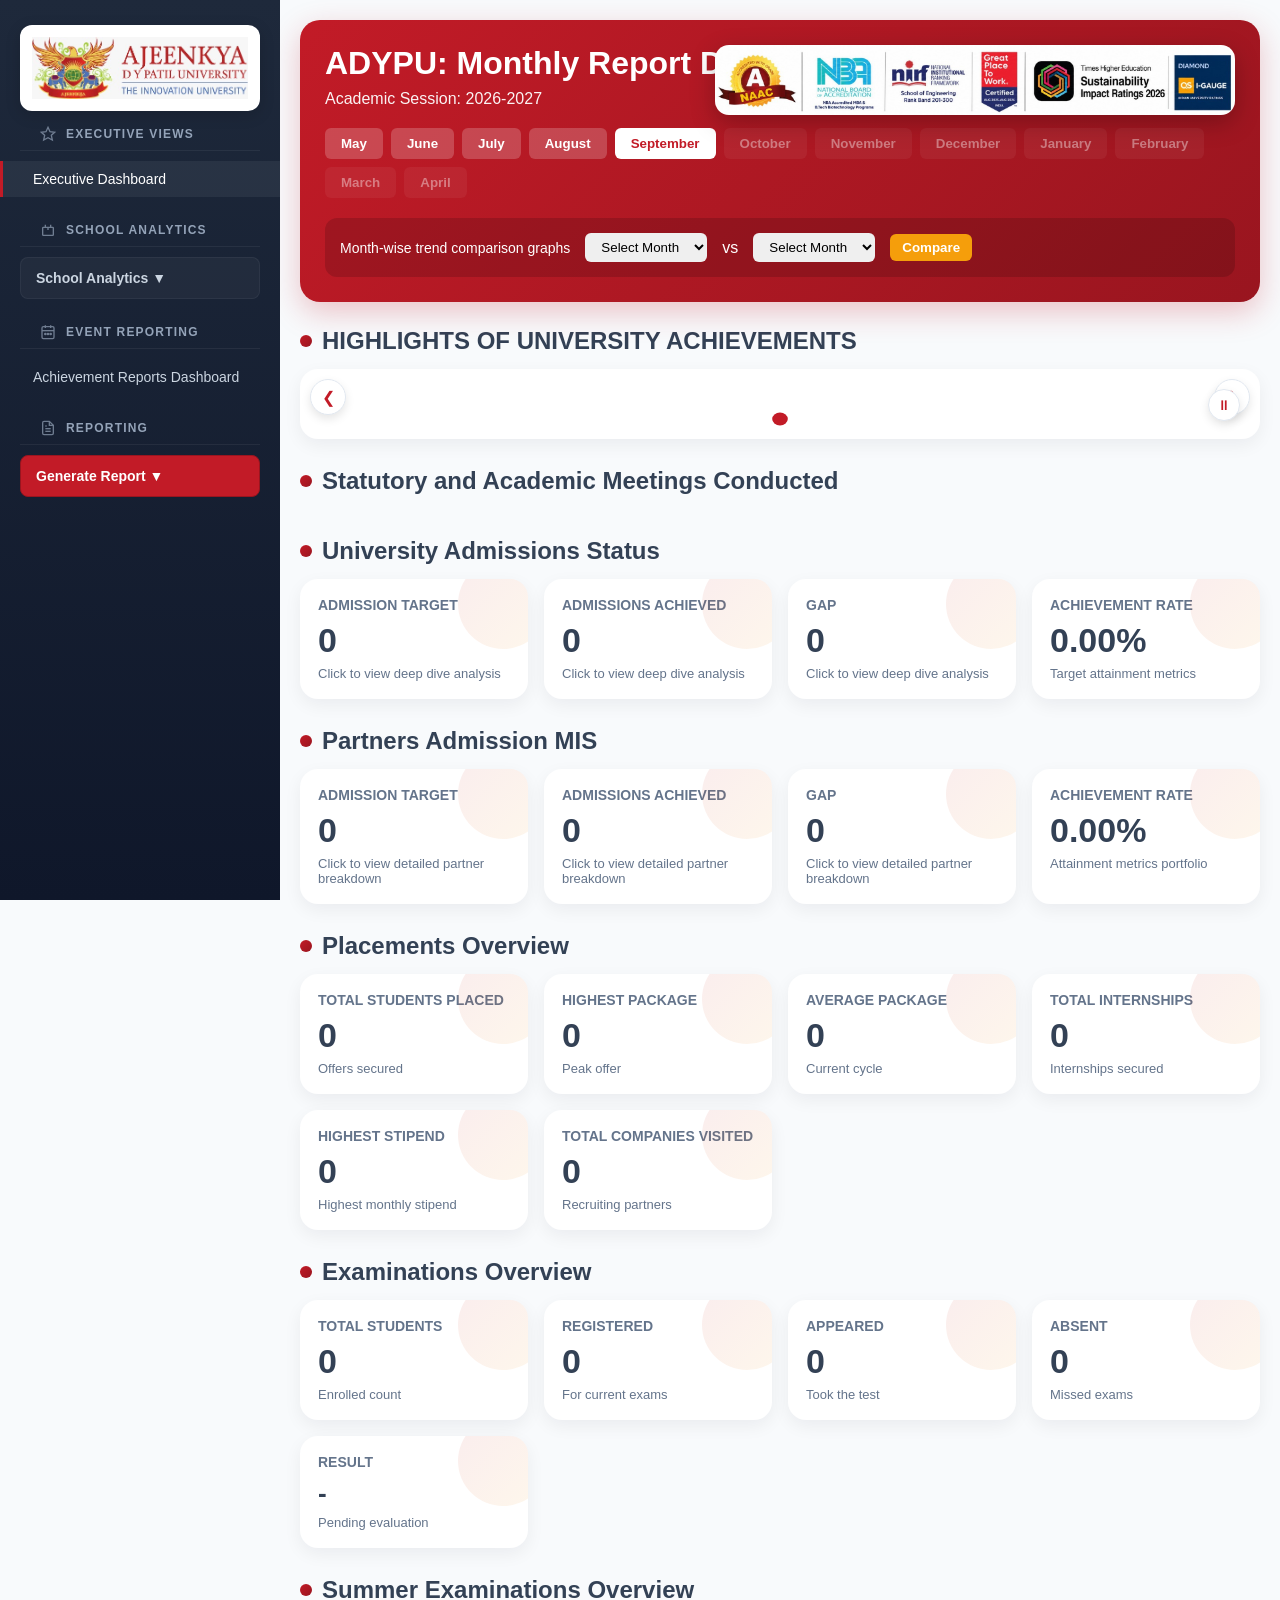
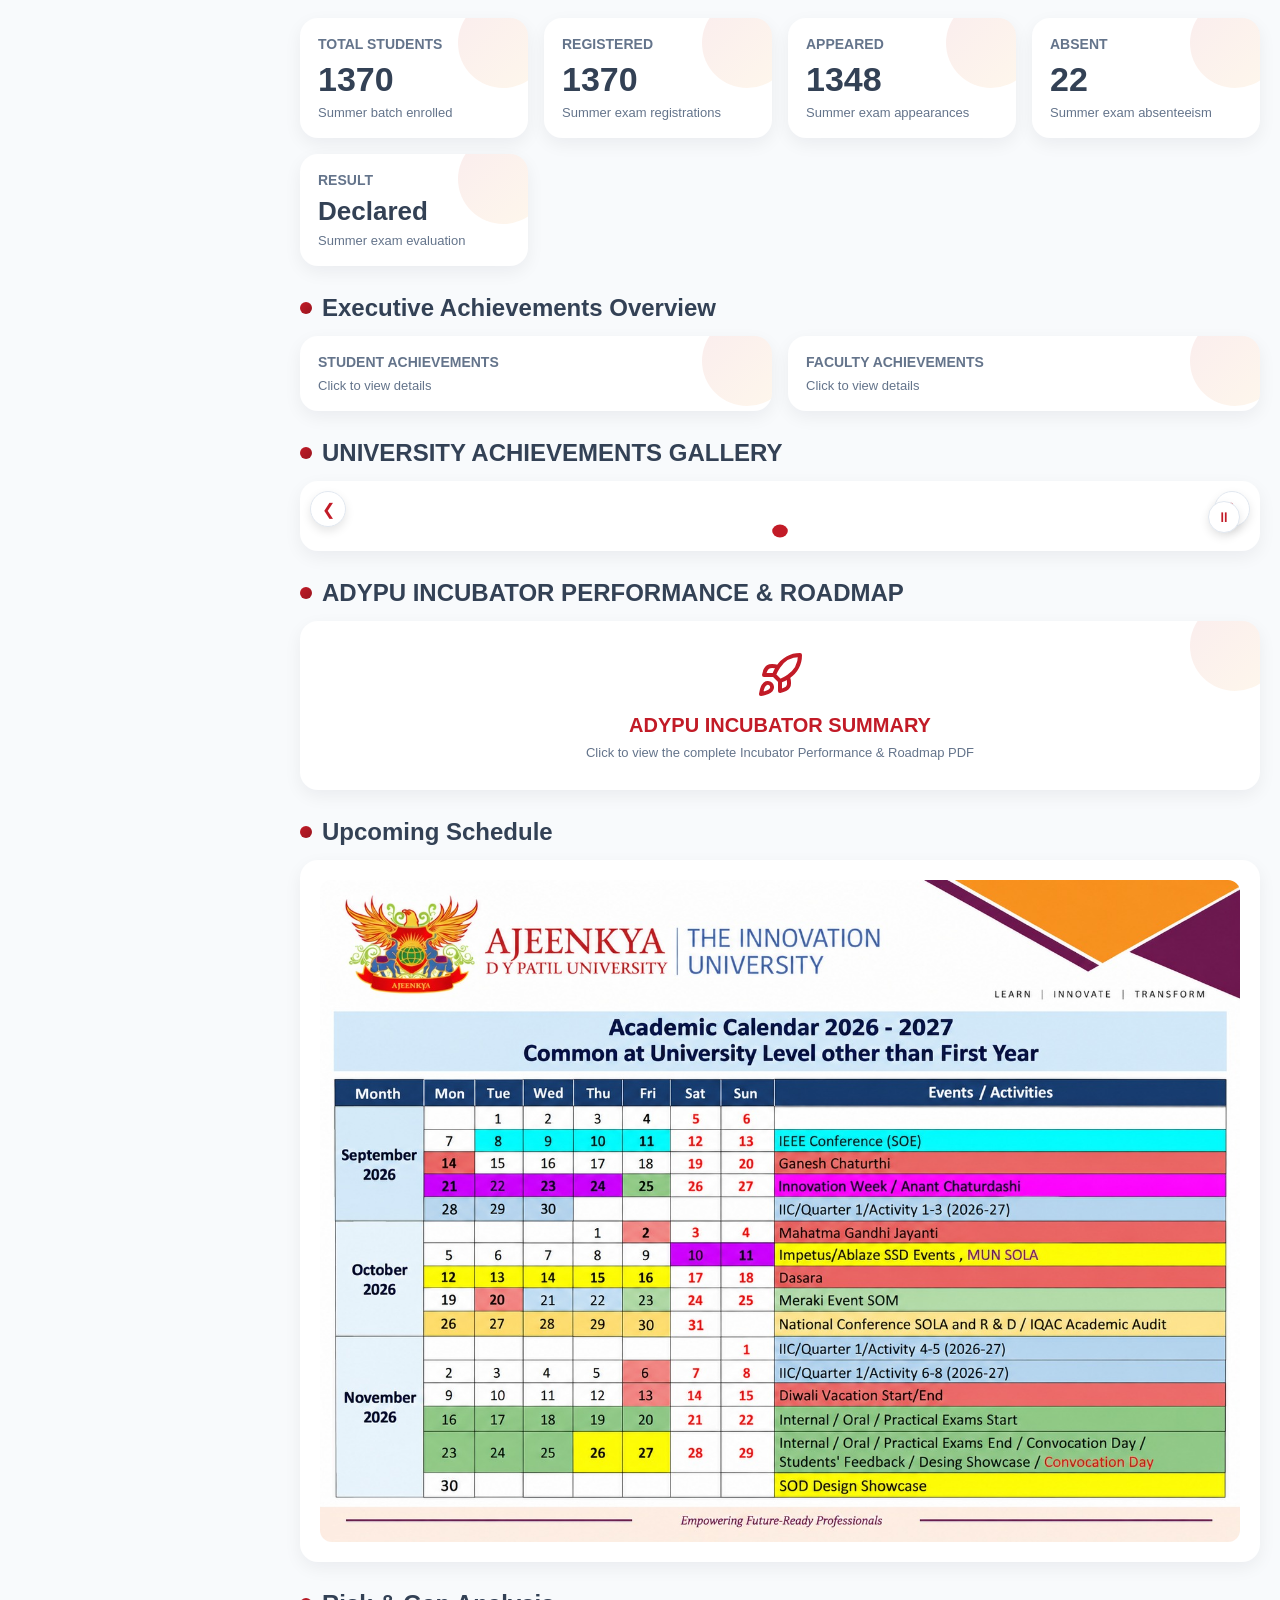
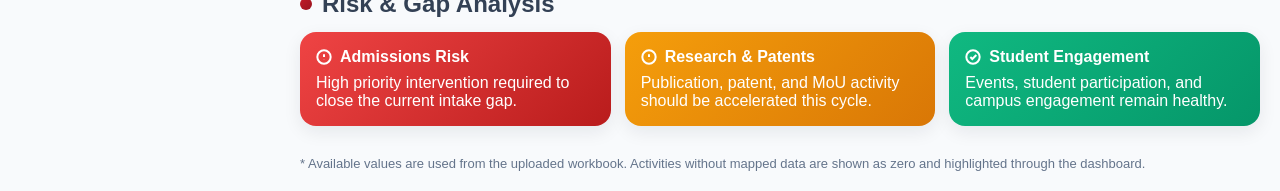
==== index.html @ a2499f6b "Add September data and month tab September's workbook did not extend the Admission MIS sheet past Au" ====
<!DOCTYPE html>
<html>
<head>
<meta charset="utf-8">
<title>ADYPU Monthly Report Dashboard</title>
<meta name="viewport" content="width=device-width, initial-scale=1, maximum-scale=1">
<script src="https://cdnjs.cloudflare.com/ajax/libs/xlsx/0.18.5/xlsx.full.min.js"></script>
<script src="https://cdn.jsdelivr.net/npm/chart.js"></script>
<script src="https://cdn.jsdelivr.net/npm/chartjs-plugin-datalabels@2"></script>
<link rel="stylesheet" href="css/dashboard.css">
</head>
<body>

<div class="sidebar-overlay" onclick="toggleSidebar()"></div>

<div class="mobile-header">
  <button class="hamburger-btn" onclick="toggleSidebar()">☰</button>
  <div class="mobile-logo">ADYPU Dashboard</div>
</div>

<div class="sidebar">
  <button class="sidebar-close-btn" onclick="toggleSidebar()">✕</button>
  <div class="logo-container">
    <div class="logo-box">
        <img src="assets/images/logo.png" alt="ADYPU Logo" onerror="this.src='https://adypu.edu.in/wp-content/uploads/2024/02/adypu-logo.webp';">
    </div>
  </div>
  
  <div class="sidebar-group">
    <div class="sidebar-heading">
      <svg width="16" height="16" viewBox="0 0 24 24" fill="none" stroke="currentColor" stroke-width="2"><path d="M12 2L15 8.5L22 9.5L17 14L18.5 21L12 17.5L5.5 21L7 14L2 9.5L9 8.5L12 2z"/></svg>
      EXECUTIVE VIEWS
    </div>
    <a onclick="switchView('home-view')" class="nav-link active" id="nav-home">Executive Dashboard</a>
  </div>
  
  <div class="sidebar-group">
    <div class="sidebar-heading">
      <svg width="16" height="16" viewBox="0 0 24 24" fill="none" stroke="currentColor" stroke-width="2"><rect x="4" y="8" width="16" height="12" rx="1"/><path d="M8 4v4M16 4v4M12 8v4"/></svg>
      SCHOOL ANALYTICS
    </div>
    <div class="sidebar-report-dropdown">
      <button class="sidebar-report-btn">School Analytics ▼</button>
      <div class="sidebar-dropdown-content">
        <a onclick="switchView('eng')" class="nav-link" id="nav-eng">School of Engineering</a>
        <a onclick="switchView('mgmt')" class="nav-link" id="nav-mgmt">School of Management</a>
        <a onclick="switchView('law')" class="nav-link" id="nav-law">School of Law</a>
        <a onclick="switchView('design')" class="nav-link" id="nav-design">School of Design</a>
        <a onclick="switchView('science')" class="nav-link" id="nav-science">School of Science</a>
        <a onclick="switchView('arch')" class="nav-link" id="nav-arch">School of Architecture</a>
        <a onclick="switchView('hosp')" class="nav-link" id="nav-hosp">School of Hospitality</a>
        <a onclick="switchView('lib')" class="nav-link" id="nav-lib">School of Liberal Arts</a>
        <a onclick="switchView('film')" class="nav-link" id="nav-film">School of Film & Media</a>
      </div>
    </div>
  </div>

  <div class="sidebar-group">
    <div class="sidebar-heading">
      <svg width="16" height="16" viewBox="0 0 24 24" fill="none" stroke="currentColor" stroke-width="2"><rect x="3" y="4" width="18" height="18" rx="2"/><line x1="8" y1="2" x2="8" y2="6"/><line x1="16" y1="2" x2="16" y2="6"/><path d="M3 10h18"/><circle cx="12" cy="15" r="1"/><circle cx="16" cy="15" r="1"/><circle cx="8" cy="15" r="1"/></svg>
      EVENT REPORTING
    </div>
    <a onclick="switchView('event-reports-view')" class="nav-link" id="nav-event-reports-view">Achievement Reports Dashboard</a>
  </div>

  <div class="sidebar-group">
    <div class="sidebar-heading">
      <svg width="16" height="16" viewBox="0 0 24 24" fill="none" stroke="currentColor" stroke-width="2"><path d="M14 2H6a2 2 0 0 0-2 2v16a2 2 0 0 0 2 2h12a2 2 0 0 0 2-2V8z"/><polyline points="14 2 14 8 20 8"/><line x1="16" y1="13" x2="8" y2="13"/><line x1="16" y1="17" x2="8" y2="17"/><polyline points="10 9 9 9 8 9"/></svg>
      REPORTING
    </div>
    <div class="sidebar-report-dropdown">
      <button class="sidebar-report-btn primary-btn">Generate Report ▼</button>
      <div class="sidebar-dropdown-content">
        <a onclick="generatePDFReport('main')">Generate Main PDF Report</a>
        <a onclick="generateExcelReport()">Generate Excel Report</a>
        <a onclick="generatePDFReport('schoolwise')">Generate School Wise Report</a>
        <a onclick="generatePDFReport('complete')">Generate Complete Univ. Report</a>
      </div>
    </div>
  </div>
</div>

<div class="main" id="report-content">

  <div id="home-view" class="tab-content">
      <!-- Print-only letterhead; hidden on screen, see @media print in css/dashboard.css -->
      <div class="print-letterhead">
        <img src="assets/images/logo.png" alt="Ajeenkya D Y Patil University" onerror="this.style.display='none';">
        <div class="print-meta" id="print-meta"></div>
      </div>

      <div class="dashboard-header">
        <div class="header-top">
          <div>
            <h1>ADYPU: Monthly Report Dashboard</h1>
            <p>Academic Session: 2026-2027</p>
          </div>
        </div>

        <div class="month-tabs">
          <button class="month-tab" data-month="May" onclick="switchMonth('May')">May</button>
          <button class="month-tab" data-month="June" onclick="switchMonth('June')">June</button>
          <button class="month-tab" data-month="July" onclick="switchMonth('July')">July</button>
          <button class="month-tab" data-month="August" onclick="switchMonth('August')">August</button>
          <button class="month-tab active" data-month="September" onclick="switchMonth('September')">September</button>
          <button class="month-tab disabled" data-month="October">October</button>
          <button class="month-tab disabled" data-month="November">November</button>
          <button class="month-tab disabled" data-month="December">December</button>
          <button class="month-tab disabled" data-month="January">January</button>
          <button class="month-tab disabled" data-month="February">February</button>
          <button class="month-tab disabled" data-month="March">March</button>
          <button class="month-tab disabled" data-month="April">April</button>
        </div>

        <div class="trend-comparison">
          <h3>Month-wise trend comparison graphs</h3>
          <select id="compareMonth1">
            <option value="">Select Month</option>
            <option value="May">May</option>
            <option value="June">June</option>
            <option value="July">July</option>
            <option value="August">August</option>
            <option value="September">September</option>
          </select> vs
          <select id="compareMonth2">
            <option value="">Select Month</option>
            <option value="May">May</option>
            <option value="June">June</option>
            <option value="July">July</option>
            <option value="August">August</option>
            <option value="September">September</option>
          </select>
          <button onclick="compareMonths()">Compare</button>
        </div>

        <div class="header-banner-float">
          <img src="assets/images/dashboard_banner.jpeg" alt="ADYPU Dashboard Banner">
        </div>
      </div>

      <!-- TOP GALLERY SECTION -->
      <div class="section" style="margin-top: 0;">
        <div class="section-title"><span class="dot"></span><h2>HIGHLIGHTS OF UNIVERSITY ACHIEVEMENTS</h2></div>
        
        <div class="carousel-wrapper" id="carouselWrapper2">
          <div class="carousel-viewport">
            <!-- Slides are rendered per month by renderTopGallery() in js/dashboard.js -->
            <div class="carousel-track" id="carouselTrack2"></div>
          </div>

          <button class="carousel-btn prev" onclick="moveSlide2(-1)">&#10094;</button>
          <button class="carousel-btn next" onclick="moveSlide2(1)">&#10095;</button>
          <button class="carousel-btn play-pause" id="playPauseBtn2" onclick="togglePlayPause2()">⏸</button>
          
          <div class="carousel-dots" id="carouselDots2"></div>
        </div>
      </div>
      <!-- END TOP GALLERY SECTION -->

      <!-- Monthly Activities - cards rendered per month by renderMonthlyActivity(); hidden for months without any -->
      <div class="section" id="activities-section" style="display: none;">
        <div class="section-title"><span class="dot"></span><h2>Monthly Activities</h2></div>
        <div class="meetings-grid"></div>
      </div>
      <!-- END Monthly Activities Section -->

      <!-- Statutory and Academic Meetings Conducted - cards rendered per month by renderMeetings() -->
      <div class="section">
        <div class="section-title"><span class="dot"></span><h2>Statutory and Academic Meetings Conducted</h2></div>
        <div class="meetings-grid" id="meetings-grid"></div>
      </div>
      <!-- END Statutory and Academic Meetings Section -->

      <div class="section">
        <div class="section-title"><span class="dot"></span><h2>University Admissions Status</h2></div>
        <div class="kpis">
          <div class="kpi clickable" onclick="openCombinedModal('target', 'Admissions')">
            <h3>Admission Target</h3>
            <div class="value" id="global-target">0</div>
            <div class="sub">Click to view deep dive analysis</div>
          </div>
          <div class="kpi clickable" onclick="openCombinedModal('achieved', 'Admissions')">
            <h3>Admissions Achieved</h3>
            <div class="value" id="global-achieved">0</div>
            <div class="sub">Click to view deep dive analysis</div>
          </div>
          <div class="kpi clickable" onclick="openCombinedModal('gap', 'Admissions')">
            <h3>Gap</h3>
            <div class="value" id="global-gap">0</div>
            <div class="sub">Click to view deep dive analysis</div>
          </div>
          <div class="kpi">
            <h3>Achievement Rate</h3>
            <div class="value" id="global-perf">0.00%</div>
            <div class="sub">Target attainment metrics</div>
          </div>
        </div>
      </div>

      <div class="section">
        <div class="section-title"><span class="dot"></span><h2>Partners Admission MIS</h2></div>
        <div class="kpis">
          <div class="kpi clickable" onclick="openCombinedModal('target', 'Partners Admission MIS')">
            <h3>Admission Target</h3>
            <div class="value" id="partners-target">0</div>
            <div class="sub">Click to view detailed partner breakdown</div>
          </div>
          <div class="kpi clickable" onclick="openCombinedModal('achieved', 'Partners Admission MIS')">
            <h3>Admissions Achieved</h3>
            <div class="value" id="partners-achieved">0</div>
            <div class="sub">Click to view detailed partner breakdown</div>
          </div>
          <div class="kpi clickable" onclick="openCombinedModal('gap', 'Partners Admission MIS')">
            <h3>Gap</h3>
            <div class="value" id="partners-gap">0</div>
            <div class="sub">Click to view detailed partner breakdown</div>
          </div>
          <div class="kpi">
            <h3>Achievement Rate</h3>
            <div class="value" id="partners-perf">0.00%</div>
            <div class="sub">Attainment metrics portfolio</div>
          </div>
        </div>
      </div>

      <div class="section">
        <div class="section-title"><span class="dot"></span><h2>Placements Overview</h2></div>
        <div class="kpis">
          <div class="kpi">
            <h3>Total Students Placed</h3>
            <div class="value" id="main-place-placed">0</div>
            <div class="sub">Offers secured</div>
          </div>
          <div class="kpi">
            <h3>Highest Package</h3>
            <div class="value" id="main-place-high">0</div>
            <div class="sub">Peak offer</div>
          </div>
          <div class="kpi">
            <h3>Average Package</h3>
            <div class="value" id="main-place-avg">0</div>
            <div class="sub">Current cycle</div>
          </div>
          <div class="kpi">
            <h3>Total Internships</h3>
            <div class="value" id="main-place-internships">0</div>
            <div class="sub">Internships secured</div>
          </div>
          <div class="kpi">
            <h3>Highest Stipend</h3>
            <div class="value" id="main-place-intern">0</div>
            <div class="sub">Highest monthly stipend</div>
          </div>
          <div class="kpi">
            <h3>Total Companies Visited</h3>
            <div class="value" id="main-place-comp">0</div>
            <div class="sub">Recruiting partners</div>
          </div>
        </div>
      </div>

      <div class="section">
        <div class="section-title"><span class="dot"></span><h2>Examinations Overview</h2></div>
        <div class="kpis">
          <div class="kpi">
            <h3>Total Students</h3>
            <div class="value" id="main-exam-total">0</div>
            <div class="sub">Enrolled count</div>
          </div>
          <div class="kpi">
            <h3>Registered</h3>
            <div class="value" id="main-exam-reg">0</div>
            <div class="sub">For current exams</div>
          </div>
          <div class="kpi">
            <h3>Appeared</h3>
            <div class="value" id="main-exam-app">0</div>
            <div class="sub">Took the test</div>
          </div>
          <div class="kpi">
            <h3>Absent</h3>
            <div class="value" id="main-exam-abs">0</div>
            <div class="sub">Missed exams</div>
          </div>
          <div class="kpi">
            <h3>Result</h3>
            <div class="value value-word" id="main-exam-prog">-</div>
            <div class="sub">Pending evaluation</div>
          </div>
        </div>
      </div>

      <!-- Summer Examinations Overview Section -->
      <div class="section">
        <div class="section-title"><span class="dot"></span><h2>Summer Examinations Overview</h2></div>
        <div class="kpis">
          <div class="kpi">
            <h3>Total Students</h3>
            <div class="value" id="summer-exam-total">1370</div>
            <div class="sub">Summer batch enrolled</div>
          </div>
          <div class="kpi">
            <h3>Registered</h3>
            <div class="value" id="summer-exam-reg">1370</div>
            <div class="sub">Summer exam registrations</div>
          </div>
          <div class="kpi">
            <h3>Appeared</h3>
            <div class="value" id="summer-exam-app">1348</div>
            <div class="sub">Summer exam appearances</div>
          </div>
          <div class="kpi">
            <h3>Absent</h3>
            <div class="value" id="summer-exam-abs">22</div>
            <div class="sub">Summer exam absenteeism</div>
          </div>
          <div class="kpi">
            <h3>Result</h3>
            <div class="value value-word" id="summer-exam-prog">Declared</div>
            <div class="sub">Summer exam evaluation</div>
          </div>
        </div>
      </div>

      <div class="section">
        <div class="section-title"><span class="dot"></span><h2>Executive Achievements Overview</h2></div>
        <div class="kpis">
          <div class="kpi clickable" onclick="openAchievementCard('Student Achievement', 'Student Achievements')">
            <h3>Student Achievements</h3>
            <div class="sub">Click to view details</div>
          </div>
          <div class="kpi clickable" onclick="openAchievementCard('Faculty Achievement', 'Faculty Achievements')">
            <h3>Faculty Achievements</h3>
            <div class="sub">Click to view details</div>
          </div>
        </div>
      </div>

      <div class="section">
        <div class="section-title"><span class="dot"></span><h2>UNIVERSITY ACHIEVEMENTS GALLERY</h2></div>
        
        <div class="carousel-wrapper" id="carouselWrapper">
          <div class="carousel-viewport">
            <!-- Slides are rendered per month by renderBottomGallery() in js/dashboard.js -->
            <div class="carousel-track" id="carouselTrack"></div>
          </div>
          
          <button class="carousel-btn prev" onclick="moveSlide(-1)">&#10094;</button>
          <button class="carousel-btn next" onclick="moveSlide(1)">&#10095;</button>
          <button class="carousel-btn play-pause" id="playPauseBtn" onclick="togglePlayPause()">⏸</button>
          
          <div class="carousel-dots" id="carouselDots"></div>
        </div>
      </div>

      <div class="section">
        <div class="section-title"><span class="dot"></span><h2>ADYPU INCUBATOR PERFORMANCE & ROADMAP</h2></div>
        <div class="kpis">
          <div class="kpi clickable" style="text-align: center; padding: 30px 20px;" onclick="openIncubatorCard()">
            <div style="margin-bottom: 15px; color: var(--primary); display: flex; justify-content: center;">
              <svg width="48" height="48" viewBox="0 0 24 24" fill="none" stroke="currentColor" stroke-width="2" stroke-linecap="round" stroke-linejoin="round">
                <path d="M4.5 16.5c-1.5 1.26-2 5-2 5s3.74-.5 5-2c.71-.84.7-2.13-.09-2.91a2.18 2.18 0 0 0-2.91-.09z"></path>
                <path d="m12 15-3-3a22 22 0 0 1 2-3.95A12.88 12.88 0 0 1 22 2c0 2.72-.78 7.5-6 11a22.35 22.35 0 0 1-4 2z"></path>
                <path d="M9 12H4s.55-3.03 2-4c1.62-1.08 5 0 5 0"></path>
                <path d="M12 15v5s3.03-.55 4-2c1.08-1.62 0-5 0-5"></path>
              </svg>
            </div>
            <h3 style="font-size: 20px; color: var(--primary);">ADYPU INCUBATOR SUMMARY</h3>
            <div class="sub">Click to view the complete Incubator Performance & Roadmap PDF</div>
          </div>
        </div>
      </div>

      <!-- Upcoming Schedule - NO -->
      <div class="section">
        <div class="section-title"><span class="dot"></span><h2>Upcoming Schedule</h2></div>
        <div class="upcoming-wrapper">
          <img src="assets/images/upcoming-schedule-aug-2026.jpeg" alt="Upcoming Schedule" onerror="this.style.display='none'; this.nextElementSibling.style.display='block';">
          <div style="display: none; text-align: center; padding: 40px 20px; color: #94a3b8;">
            <p>Upcoming schedule image not available. Please upload "assets/images/upcoming-schedule-aug-2026.jpeg".</p>
          </div>
        </div>
      </div>
      <!-- END Upcoming Schedule Section -->

      <div class="section">
        <div class="section-title"><span class="dot"></span><h2>Risk &amp; Gap Analysis</h2></div>
        <div class="risk-grid">
          <div class="risk red">
            <h4 style="display:flex; align-items:center; gap:8px;">
              <svg width="16" height="16" viewBox="0 0 24 24" fill="none" stroke="currentColor" stroke-width="3"><circle cx="12" cy="12" r="10"/><line x1="12" y1="8" x2="12" y2="12"/><circle cx="12" cy="16" r="0.5" fill="currentColor" stroke="none"/></svg>
              Admissions Risk
            </h4>
            <div>High priority intervention required to close the current intake gap.</div>
          </div>
          <div class="risk amber">
            <h4 style="display:flex; align-items:center; gap:8px;">
              <svg width="16" height="16" viewBox="0 0 24 24" fill="none" stroke="currentColor" stroke-width="3"><circle cx="12" cy="12" r="10"/><line x1="12" y1="8" x2="12" y2="12"/><circle cx="12" cy="16" r="0.5" fill="currentColor" stroke="none"/></svg>
              Research &amp; Patents
            </h4>
            <div>Publication, patent, and MoU activity should be accelerated this cycle.</div>
          </div>
          <div class="risk green">
            <h4 style="display:flex; align-items:center; gap:8px;">
              <svg width="16" height="16" viewBox="0 0 24 24" fill="none" stroke="currentColor" stroke-width="3"><circle cx="12" cy="12" r="10"/><path d="M8 12l3 3 6-6"/></svg>
              Student Engagement
            </h4>
            <div>Events, student participation, and campus engagement remain healthy.</div>
          </div>
        </div>
      </div>

      <!-- Print-only appendix; filled from live data by buildPrintAppendix() in js/reports.js -->
      <div class="print-appendix" id="print-appendix"></div>
  </div>

  <div id="event-reports-view" class="tab-content" style="display: none;">
    <div class="dashboard-header">
      <div class="header-top">
        <div>
          <h1>Achievement Reports Dashboard</h1>
          <p>View comprehensive Google Document reports for University, Faculty, and Student achievements</p>
        </div>
      </div>
    </div>
    
    <div class="section">
      <div class="kpis" style="grid-template-columns: repeat(auto-fit, minmax(250px, 1fr));">
        
        <div class="kpi clickable" style="text-align: center; padding: 40px 20px;" onclick="openDocModal('University Achievements', 'https://docs.google.com/document/d/1E6YhVpdqI3U_TXVbWosGt9ngLqdvIdWSlb0nSS8qqmY/preview')">
          <div style="margin-bottom: 15px; color: var(--primary); display: flex; justify-content: center;">
            <svg width="48" height="48" viewBox="0 0 24 24" fill="none" stroke="currentColor" stroke-width="2"><path d="M4 21h16"/><path d="M4 21V9l8-5 8 5v12"/><path d="M12 16v4"/></svg>
          </div>
          <h3 style="font-size: 20px; color: var(--primary);">University Achievements</h3>
          <div class="sub">Click to open full document view</div>
        </div>
        
        <div class="kpi clickable" style="text-align: center; padding: 40px 20px;" onclick="openDocModal('Faculty Achievements', 'https://docs.google.com/document/d/1yqWfxS9g9lPOVfqiSPbrVDRX4ecn0DvQn7RcYOULhVA/preview')">
          <div style="margin-bottom: 15px; color: var(--primary); display: flex; justify-content: center;">
            <svg width="48" height="48" viewBox="0 0 24 24" fill="none" stroke="currentColor" stroke-width="2"><circle cx="12" cy="8" r="4"/><path d="M5 20v-2a7 7 0 0 1 14 0v2"/></svg>
          </div>
          <h3 style="font-size: 20px; color: var(--primary);">Faculty Achievements</h3>
          <div class="sub">Click to open full document view</div>
        </div>
        
        <div class="kpi clickable" style="text-align: center; padding: 40px 20px;" onclick="openDocModal('Student Awards', 'https://docs.google.com/document/d/1cDNB7z59nIUxCq1IsbhJEBv_6SClfwRMz05ZWKDmaA4/preview')">
          <div style="margin-bottom: 15px; color: var(--primary); display: flex; justify-content: center;">
            <svg width="48" height="48" viewBox="0 0 24 24" fill="none" stroke="currentColor" stroke-width="2"><path d="M12 2v4M4.93 4.93l2.83 2.83M2 12h4M4.93 19.07l2.83-2.83M12 22v-4M19.07 19.07l-2.83-2.83M22 12h-4M19.07 4.93l-2.83 2.83"/><circle cx="12" cy="12" r="4"/></svg>
          </div>
          <h3 style="font-size: 20px; color: var(--primary);">Student Awards</h3>
          <div class="sub">Click to open full document view</div>
        </div>

        <div class="kpi clickable" style="text-align: center; padding: 40px 20px;" onclick="openDocModal('Monthly Highlights', 'https://docs.google.com/document/d/1-wVDe2bv5ZndwJuU3_M87LaVDpSxAIFJ/preview')">
          <div style="margin-bottom: 15px; color: var(--primary); display: flex; justify-content: center;">
            <svg width="48" height="48" viewBox="0 0 24 24" fill="none" stroke="currentColor" stroke-width="2"><rect x="3" y="4" width="18" height="18" rx="2" ry="2"></rect><line x1="16" y1="2" x2="16" y2="6"></line><line x1="8" y1="2" x2="8" y2="6"></line><line x1="3" y1="10" x2="21" y2="10"></line></svg>
          </div>
          <h3 style="font-size: 20px; color: var(--primary);">Monthly Highlights</h3>
          <div class="sub">Click to open full document view</div>
        </div>

      </div>
    </div>
  </div>

  <!-- School views are injected here by js/schools.js -->
  <div id="school-views"></div>

  <div class="footer-note">
    * Available values are used from the uploaded workbook. Activities without mapped data are shown as zero and highlighted through the dashboard.
  </div>
</div>

<div id="combinedModal" class="modal">
  <div class="modal-content">
    <span class="close-btn" onclick="closeCombinedModal()">&times;</span>
    <h2 id="modalTitle" class="modal-title">Analytics Workspace</h2>
    
    <div class="modal-tabs" id="modalTabContainer">
      <button class="modal-tab-btn active" id="btn-tab-chart" onclick="switchModalTab('chart')">Pie Chart Analysis</button>
      <button class="modal-tab-btn" id="btn-tab-detail" onclick="switchModalTab('detail')">Detailed Data Breakdown</button>
    </div>

    <div id="modal-content-chart" class="modal-body-content active">
      <div class="chart-container"><canvas id="pieChartCanvas"></canvas></div>
    </div>

    <div id="modal-content-detail" class="modal-body-content">
      <div class="table-wrapper" id="modalTableWrapper"></div>
      <div id="modalGalleryWrapper" style="display:none;">
        <h3 style="margin-top:0; color:#334155;">Achievement Gallery</h3>
        <div class="gallery-grid" id="galleryContainer"></div>
      </div>
    </div>
  </div>
</div>

<div id="docModal" class="modal">
  <div class="modal-content" style="max-width: 1100px; height: 85vh; display: flex; flex-direction: column; padding: 25px;">
    <span class="close-btn" onclick="closeDocModal()">&times;</span>
    <h2 id="docModalTitle" class="modal-title" style="margin-bottom: 15px; text-align: left;">Document View</h2>
    
    <div style="display: flex; justify-content: flex-start; align-items: center; gap: 15px; margin-bottom: 20px;">
      <a id="docModalLink" href="#" target="_blank" style="background: var(--primary); color: #fff; padding: 10px 20px; border-radius: 8px; text-decoration: none; font-weight: bold; font-size: 14px; transition: 0.2s; box-shadow: 0 4px 6px rgba(194, 27, 39, 0.2);">
        Open in New Tab ↗
      </a>
    </div>
    
    <div style="flex: 1; border: 1px solid #e2e8f0; border-radius: 12px; background: #f8fafc; overflow: hidden; position: relative;">
       <div style="position: absolute; top: 50%; left: 50%; transform: translate(-50%, -50%); text-align: center; color: #64748b; z-index: 1; width: 80%;">
         <svg style="width: 48px; height: 48px; margin-bottom: 15px; opacity: 0.5; display: inline-block;" fill="none" stroke="currentColor" viewBox="0 0 24 24"><path stroke-linecap="round" stroke-linejoin="round" stroke-width="2" d="M9 12h6m-6 4h6m2 5H7a2 2 0 01-2-2V5a2 2 0 012-2h5.586a1 1 0 01.707.293l5.414 5.414a1 1 0 01.293.707V19a2 2 0 01-2 2z"></path></svg>
         <p style="margin-bottom: 10px; font-weight: bold;">Loading Document...</p>
         <p style="font-size: 14px;">If the document fails to load or shows a connection error due to Google privacy settings,<br>please click the <strong>"Open in New Tab"</strong> button above to view it directly.</p>
       </div>
       <iframe id="docModalIframe" class="docModalIframe" style="position: relative; z-index: 2; width: 100%; height: 100%; border: none; background: transparent;"></iframe>
    </div>
  </div>
</div>

<div id="imageModal" class="modal">
  <div class="modal-content" style="max-width: 1100px; height: 90vh; display: flex; flex-direction: column; padding: 25px;">
    <span class="close-btn" onclick="closeImageModal()">&times;</span>
    <h2 id="imageModalTitle" class="modal-title" style="margin-bottom: 15px; text-align: left;">Image View</h2>
    <div style="flex: 1; display: flex; align-items: center; justify-content: center; overflow: hidden;">
      <img id="imageModalImg" src="" alt="" style="max-width: 100%; max-height: 100%; object-fit: contain; border-radius: 12px; box-shadow: 0 10px 30px rgba(0,0,0,0.25);">
    </div>
  </div>
</div>

<!-- Load order matters: config -> schools -> carousel -> dashboard -> modals -> reports -> data-loader.
     Plain <script src>, NOT type="module" — inline onclick= handlers need these on window. -->
<script src="js/config.js"></script>
<script src="js/june-adapter.js"></script>
<script src="js/schools.js"></script>
<script src="js/carousel.js"></script>
<script src="js/dashboard.js"></script>
<script src="js/modals.js"></script>
<script src="js/reports.js"></script>
<script src="js/data-loader.js"></script>
</body>
</html>
---- css/dashboard.css ----
:root{
  --primary: #C21B27; 
  --secondary: #99151F; 
  --accent: #f59e0b; 
  --dark: #1e293b; 
  --card: #ffffff;
  --bg: #f8fafc;
  --text: #334155;
  --success: #10b981;
  --danger: #ef4444;
}

* { box-sizing: border-box; }

body {
  margin: 0;
  padding: 0;
  font-family: 'Segoe UI', Arial, sans-serif;
  background: var(--bg);
  color: var(--text);
  overflow-x: hidden;
}

/* SIDEBAR STYLES */
.sidebar {
  position: fixed;
  top: 0;
  left: 0;
  width: 280px;
  height: 100vh;
  background: linear-gradient(180deg, var(--dark), #0f172a);
  color: #fff;
  overflow-y: auto;
  z-index: 9999;
}

.sidebar .logo-container {
  padding: 25px 20px 15px;
  text-align: center;
}
.sidebar .logo-box {
  background: #ffffff;
  padding: 12px;
  border-radius: 12px;
  box-shadow: 0 4px 15px rgba(0,0,0,0.15);
}
.sidebar .logo-box img {
  max-width: 100%;
  height: auto;
  display: block;
  margin: 0 auto;
}

.sidebar-group {
  margin-bottom: 25px;
}
.sidebar-heading {
  display: flex;
  align-items: center;
  gap: 10px;
  padding: 0 20px 8px;
  margin: 0 20px 10px;
  color: #94a3b8;
  font-size: 12px;
  font-weight: 700;
  letter-spacing: 1.2px;
  border-bottom: 1px solid rgba(255,255,255,0.06);
}
.sidebar-heading svg {
  opacity: 0.7;
}

.sidebar a.nav-link {
  display: flex;
  align-items: center;
  color: #cbd5e1;
  text-decoration: none;
  padding: 10px 20px 10px 30px;
  font-size: 14px;
  transition: 0.2s;
  border-left: 3px solid transparent;
  cursor: pointer;
}
.sidebar a.nav-link:hover, 
.sidebar a.nav-link.active {
  background: rgba(255,255,255,0.06);
  color: #fff;
  border-left-color: var(--primary);
}

.sidebar-report-dropdown {
  padding: 0 20px;
  margin-bottom: 5px;
}
.sidebar-report-btn {
  width: 100%;
  background: rgba(255,255,255,0.04);
  color: #cbd5e1;
  padding: 12px 15px;
  border: 1px solid rgba(255,255,255,0.05);
  border-radius: 8px;
  font-weight: 600;
  cursor: pointer;
  text-align: left;
  display: flex;
  justify-content: space-between;
  align-items: center;
  transition: transform 0.2s, background 0.2s;
  font-family: inherit;
  font-size: 14px;
}
.sidebar-report-btn:hover {
  background: rgba(255,255,255,0.08);
  color: #fff;
  transform: scale(1.02);
}
.sidebar-report-btn.primary-btn {
  background: var(--primary);
  color: #fff;
  border-color: var(--secondary);
}
.sidebar-report-btn.primary-btn:hover {
  background: var(--secondary);
}

.sidebar-dropdown-content {
  display: none;
  flex-direction: column;
  background-color: rgba(0,0,0,0.3);
  border-radius: 8px;
  margin-top: 5px;
  overflow: hidden;
  opacity: 0;
  transform: translateY(-10px);
}
.sidebar-report-dropdown:hover .sidebar-dropdown-content {
  display: flex;
  animation: slideDown 0.3s forwards ease-out;
}
@keyframes slideDown {
  to { opacity: 1; transform: translateY(0); }
}

.sidebar-dropdown-content a {
  padding: 10px 15px 10px 20px;
  font-size: 13px;
  color: #94a3b8;
  border-left: 3px solid transparent;
  text-decoration: none;
  cursor: pointer;
  transition: 0.2s;
}
.sidebar-dropdown-content a:hover, 
.sidebar-dropdown-content a.active {
  background-color: rgba(255,255,255,0.05);
  color: #fff;
  border-left-color: var(--primary);
  padding-left: 24px;
}

/* MAIN CONTENT STYLES */
.main {
  margin-left: 280px; 
  padding: 20px;
  width: calc(100% - 280px);
}

.dashboard-header {
  background: linear-gradient(135deg, var(--primary), var(--secondary));
  color: #fff;
  padding: 25px;
  border-radius: 20px;
  box-shadow: 0 10px 30px rgba(194, 27, 39, .25);
  margin-bottom: 25px;
}
.header-top { display: flex; justify-content: space-between; align-items: flex-start; flex-wrap: wrap; gap: 15px; }
.header-top h1 { margin: 0; font-size: 32px; }
.header-top p { margin: 8px 0 0; opacity: 0.95; font-size: 16px; }

/* FLOATING BANNER — overlay on right side, content keeps full width */
.dashboard-header{position:relative;}
.header-banner-float{
  position:absolute;
  right:25px;
  top:25px;
  width:520px;
  border-radius:14px;
  overflow:hidden;
  z-index:1;
  box-shadow:0 8px 24px rgba(0,0,0,.25);
}
.header-banner-float img{
  width:100%;
  height:auto;
  display:block;
}
@media(max-width:1200px){
  .header-banner-float{width:400px;}
}
@media(max-width:1024px){
  .header-banner-float{width:300px;right:15px;}
}
@media(max-width:768px){
  .header-banner-float{display:none;}
}

.month-tabs { display: flex; flex-wrap: wrap; gap: 8px; margin-top: 20px; }
.month-tab { padding: 8px 16px; border-radius: 6px; border: none; font-weight: 600; cursor: pointer; background: rgba(255,255,255,0.2); color: #fff; transition: 0.2s; }
.month-tab.active { background: #fff; color: var(--primary); }
.month-tab.disabled { background: rgba(255,255,255,0.05); color: rgba(255,255,255,0.4); cursor: not-allowed; }

.trend-comparison { margin-top: 20px; background: rgba(0,0,0,0.15); padding: 15px; border-radius: 12px; display: flex; align-items: center; gap: 15px; flex-wrap: wrap; }
.trend-comparison h3 { margin: 0; font-size: 14px; font-weight: normal; }
.trend-comparison select, .trend-comparison button { padding: 6px 12px; border-radius: 6px; border: none; font-family: inherit; }
.trend-comparison button { background: var(--accent); color: #fff; font-weight: bold; cursor: pointer; }

/* KPI CARDS */
.kpis{ display:grid; grid-template-columns:repeat(auto-fit,minmax(220px,1fr)); gap:16px; }
.kpi{ background:var(--card); border-radius:18px; padding:18px; box-shadow:0 6px 18px rgba(15,23,42,.06); position:relative; overflow:hidden; transition: transform 0.2s, box-shadow 0.2s; }
.kpi.clickable { cursor: pointer; }
.kpi.clickable:hover { transform: translateY(-5px); box-shadow: 0 12px 25px rgba(194, 27, 39, 0.15); border: 1px solid rgba(194, 27, 39, 0.3); }
.kpi::after{ content:''; position:absolute; right:-20px; top:-20px; width:90px; height:90px; border-radius:50%; background:linear-gradient(135deg,var(--primary),var(--accent)); opacity:.08; }
.kpi h3{margin:0 0 8px;font-size:14px;color:#64748b;text-transform:uppercase}
.kpi .value{font-size:34px;font-weight:800;color:var(--text)}
/* Word values ("In Progress") are wider than numbers; 34px would wrap in a 4-up card */
.kpi .value-word{font-size:26px}
.kpi .sub{margin-top:6px;color:#64748b;font-size:13px}
.kpis-compact { display:grid; grid-template-columns:repeat(auto-fit,minmax(160px,1fr)); gap:16px; }
.kpis-compact .value { font-size: 26px; }

/* MEETINGS GRID */
.meetings-grid {
  display: grid;
  grid-template-columns: repeat(4, 1fr);
  gap: 16px;
}
.meetings-grid .kpi {
  text-align: center;
  padding: 24px 18px;
}
.meetings-grid .kpi h3 {
  font-size: 15px;
  text-transform: none;
  color: var(--text);
  margin-bottom: 8px;
}
.meetings-grid .kpi .value {
  font-size: 18px;
  font-weight: 600;
  color: #64748b;
}
@media (max-width: 1024px) {
  .meetings-grid {
    grid-template-columns: repeat(2, 1fr);
  }
}
@media (max-width: 600px) {
  .meetings-grid {
    grid-template-columns: 1fr;
  }
}

.section{ margin-top:28px; }
.section-title{ display:flex; align-items:center; gap:10px; margin-bottom:14px; }
.section-title h2{margin:0;font-size:24px}
.dot{ width:12px;height:12px;border-radius:50%; background:linear-gradient(135deg,var(--primary),var(--secondary)); }

/* ========================================= */
/* 3-COLUMN RESPONSIVE CAROUSEL STYLES       */
/* ========================================= */
.carousel-wrapper {
  background: var(--card);
  border-radius: 18px;
  padding: 20px 45px 50px 45px; 
  box-shadow: 0 6px 18px rgba(15,23,42,.06);
  position: relative;
  overflow: hidden;
  --items-per-page: 3;
}

.carousel-wrapper.two-items {
  --items-per-page: 2;
}

/* Fix image display for top gallery - use contain instead of cover */
.carousel-wrapper.two-items .slide-content img {
  object-fit: contain;
  height: 280px;
  background: #f1f5f9;
}

@media(max-width: 1000px) { .carousel-wrapper { --items-per-page: 2; } }
@media(max-width: 600px) { 
  .carousel-wrapper { --items-per-page: 1; padding: 20px 30px 50px 30px; }
  .carousel-wrapper.two-items .slide-content img {
    height: 200px;
  }
}

.carousel-viewport { overflow: hidden; width: 100%; }
.carousel-track { display: flex; transition: transform 0.5s ease-in-out; }
.carousel-slide { width: calc(100% / var(--items-per-page)); flex: 0 0 calc(100% / var(--items-per-page)); padding: 0 8px; box-sizing: border-box; }

.slide-content { position: relative; border-radius: 12px; overflow: hidden; cursor: pointer; background: #f1f5f9; height: 100%; }
.slide-content img { width: 100%; height: 240px; object-fit: cover; display: block; transition: transform 0.3s ease; }
.slide-content:hover img { transform: scale(1.04); }

/* Tall source images (phone screenshots) would crop to an unreadable band under
   object-fit: cover, so show the whole frame and letterbox the gap instead. */
.slide-content img.portrait { object-fit: contain; background: #f1f5f9; }

/* Non-clickable slides should not show hover effect */
.slide-content.no-click { cursor: default; }
.slide-content.no-click:hover img { transform: none; }

.carousel-caption {
  position: absolute; bottom: 0; left: 0; width: 100%;
  background: linear-gradient(to top, rgba(15,23,42,0.95) 0%, rgba(15,23,42,0.6) 60%, transparent 100%);
  color: #fff; padding: 30px 15px 15px 15px;
}
.carousel-caption h4 { margin: 0 0 4px 0; font-size: 14px; line-height: 1.3; display: -webkit-box; -webkit-line-clamp: 2; line-clamp: 2; -webkit-box-orient: vertical; overflow: hidden; text-overflow: ellipsis; }
.carousel-caption p { margin: 0; font-size: 11px; opacity: 0.8; white-space: nowrap; overflow: hidden; text-overflow: ellipsis; }

/* Controls */
.carousel-btn {
  position: absolute; top: 40%; transform: translateY(-50%); background: #fff; color: var(--primary);
  border: 1px solid #e2e8f0; width: 36px; height: 36px; border-radius: 50%; font-size: 16px;
  cursor: pointer; box-shadow: 0 4px 10px rgba(0,0,0,0.1); transition: 0.2s; z-index: 10;
  display: flex; justify-content: center; align-items: center;
}
.carousel-btn:hover { background: var(--primary); color: #fff; transform: translateY(-50%) scale(1.1); }
.carousel-btn.prev { left: 10px; }
.carousel-btn.next { right: 10px; }
.carousel-btn.play-pause { top: 20px; right: 20px; transform: none; width: 32px; height: 32px; font-size: 14px; }
.carousel-btn.play-pause:hover { transform: scale(1.1); }

.carousel-dots { position: absolute; bottom: 15px; left: 50%; transform: translateX(-50%); display: flex; flex-wrap: wrap; justify-content: center; gap: 8px; z-index: 10; }
.dot-btn { width: 10px; height: 10px; border-radius: 50%; background: #cbd5e1; border: none; cursor: pointer; transition: 0.2s; }
.dot-btn.active { background: var(--primary); transform: scale(1.3); }

/* SCHOOL PAGES */
.school{ margin-top:0px; background:var(--card); border-radius:22px; padding:22px; box-shadow:0 10px 30px rgba(15,23,42,.05); }
.school-header{ display:flex; justify-content:space-between; align-items:center; gap:16px; flex-wrap:wrap; border-bottom: 2px solid #f1f5f9; padding-bottom: 20px; margin-bottom: 20px; }
.school-header h2{margin:0; font-size: 28px; color: var(--primary);}
.badge{ display:inline-flex; align-items:center; gap:8px; padding:8px 12px; border-radius:999px; background:#fef2f2; color:var(--primary); font-weight:600; }
.badge .pulse{ width:10px;height:10px;border-radius:50%; background:var(--primary); box-shadow:0 0 0 0 rgba(194, 27, 39, .5); animation:pulse 2s infinite; }
.activity-grid{ display:grid; grid-template-columns:repeat(auto-fit,minmax(280px,1fr)); gap:16px; }
.activity{ border:1px solid #e2e8f0; border-radius:18px; padding:16px; transition:.2s; background:linear-gradient(180deg,#fff,#f8fafc); }
.activity h4{margin:0 0 12px}
.metric{ display:flex; justify-content:space-between; align-items:center; margin:6px 0; font-size:14px; gap: 10px; }
.metric strong{font-size:15px; transition: all 0.3s ease;}
.status{ display:inline-flex; align-items:center; margin-top:10px; padding:6px 10px; border-radius:999px; font-size:12px; font-weight:700; transition: all 0.3s ease; }
.status.high{background:#fee2e2;color:#991b1b}
.status.medium{background:#fef3c7;color:#92400e}
.status.low{background:#dcfce7;color:#166534}
.mini-chart{ display:flex; align-items:flex-end; justify-content: space-around; gap:15px; height:110px; margin-top:12px; margin-bottom: 28px; }
.bar{ flex:1; border-radius:12px 12px 6px 6px; background:linear-gradient(180deg,var(--primary),var(--secondary)); position:relative; min-height:10px; max-width: 40px; transition: height 0.5s ease-in-out; }
.bar::after{ content:attr(data-label); position:absolute; bottom:-22px; left:50%; transform:translateX(-50%); font-size:11px; color:#64748b; white-space: nowrap; }
.legend{ display:flex; flex-wrap: wrap; gap:12px; margin-top:10px; font-size:12px; color:#64748b; }
.legend span{display:inline-flex;align-items:center;gap:6px}
.legend i{display:inline-block;width:10px;height:10px;border-radius:50%}
.legend .target{background:#cbd5e1}
.legend .achieved{background:var(--primary)}
.legend .gap{background:#64748b} 
.footer-note{ margin-top:30px; color:#64748b; font-size:13px; }
.risk-grid{ display:grid; grid-template-columns:repeat(auto-fit,minmax(220px,1fr)); gap:14px; }
.risk{ padding:16px; border-radius:16px; color:#fff; box-shadow:0 6px 18px rgba(15,23,42,.08); }
.risk h4{margin:0 0 8px; display:flex; align-items:center; gap:8px;}
.risk.red{background:linear-gradient(135deg,#ef4444,#b91c1c)}
.risk.amber{background:linear-gradient(135deg,#f59e0b,#d97706)}
.risk.green{background:linear-gradient(135deg,#10b981,#059669)}

/* MODAL STYLES */
.modal { display: none; position: fixed; z-index: 10000; left: 0; top: 0; width: 100%; height: 100%; overflow: auto; background-color: rgba(15,23,42,0.6); backdrop-filter: blur(4px); }
.modal-content { background-color: var(--card); margin: 4% auto; padding: 30px; border-radius: 20px; width: 92%; max-width: 950px; box-shadow: 0 20px 50px rgba(0,0,0,0.2); position: relative; }
.close-btn { color: #94a3b8; position: absolute; right: 25px; top: 20px; font-size: 32px; font-weight: bold; cursor: pointer; transition: 0.2s; }
.close-btn:hover { color: var(--primary); }
.modal-title { margin-top: 0; color: var(--primary); font-size: 24px; margin-bottom: 5px; text-align: center; }
.modal-tabs { display: flex; justify-content: center; gap: 10px; margin: 20px 0; border-bottom: 1px solid #e2e8f0; padding-bottom: 10px; }
.modal-tab-btn { padding: 8px 24px; border: none; background: #f1f5f9; color: #64748b; border-radius: 8px; cursor: pointer; font-weight: 600; font-size: 14px; transition: .2s; }
.modal-tab-btn.active { background: var(--primary); color: #fff; }
.modal-body-content { display: none; }
.modal-body-content.active { display: block; }
.chart-container { position: relative; height: 380px; width: 100%; }
.table-wrapper { max-height: 400px; overflow-y: auto; border: 1px solid #e2e8f0; border-radius: 12px; background: #fff; width: 100%; }
.detail-table { width: 100%; table-layout: fixed; border-collapse: collapse; text-align: left; font-size: 13px; }
.detail-table th { background: #f8fafc; padding: 10px 12px; font-weight: 700; color: #475569; border-bottom: 2px solid #e2e8f0; position: sticky; top: 0; word-wrap: break-word; z-index: 10; }
.detail-table td { padding: 10px 12px; border-bottom: 1px solid #f1f5f9; color: #334155; word-wrap: break-word; }

/* UPCOMING SCHEDULE - CENTERED */
.upcoming-wrapper {
  background: var(--card);
  border-radius: 18px;
  padding: 20px;
  box-shadow: 0 6px 18px rgba(15,23,42,.06);
  overflow: hidden;
  display: flex;
  justify-content: center;
  align-items: center;
}
.upcoming-wrapper img {
  max-width: 100%;
  width: auto;
  height: auto;
  display: block;
  border-radius: 12px;
}

/* ========================================= */
/* MOBILE RESPONSIVE OVERRIDES               */
/* ========================================= */
.mobile-header { display: none; }
.sidebar-close-btn { display: none; }
.sidebar-overlay { display: none; }

@media (max-width: 1024px) {
  .mobile-header {
    display: flex;
    align-items: center;
    background: linear-gradient(135deg, var(--primary), var(--secondary));
    color: #fff;
    padding: 10px 15px;
    position: sticky;
    top: 0;
    z-index: 9997;
    box-shadow: 0 4px 15px rgba(0,0,0,0.1);
  }
  .hamburger-btn {
    background: none; border: none; color: #fff; font-size: 28px;
    width: 44px; height: 44px; display: flex; align-items: center; justify-content: center; cursor: pointer;
    padding: 0; margin-right: 15px;
  }
  .mobile-logo { font-size: 18px; font-weight: bold; letter-spacing: 0.5px; }

  .main { margin-left: 0 !important; width: 100% !important; padding: 15px; }

  .sidebar {
    transform: translateX(-100%);
    transition: transform 0.3s ease-in-out;
    position: fixed;
    top: 0; left: 0;
    width: 280px;
    height: 100vh;
    z-index: 10000;
    box-shadow: 5px 0 25px rgba(0,0,0,0.5);
  }
  .sidebar.open { transform: translateX(0); }

  .sidebar-overlay.active {
    display: block;
    position: fixed; top: 0; left: 0; width: 100%; height: 100%;
    background: rgba(15,23,42,0.6);
    backdrop-filter: blur(2px);
    z-index: 9999;
  }

  .sidebar-close-btn {
    display: flex;
    position: absolute; top: 15px; right: 15px;
    background: rgba(255,255,255,0.1); border: 1px solid rgba(255,255,255,0.2); border-radius: 8px; color: #fff; font-size: 20px;
    width: 44px; height: 44px; align-items: center; justify-content: center; cursor: pointer; z-index: 10005; transition: 0.2s;
  }
  .sidebar-close-btn:hover { background: rgba(255,255,255,0.2); }

  .sidebar .logo-container {
    padding-top: 75px; 
  }

  .kpis, .activity-grid { grid-template-columns: repeat(2, 1fr) !important; }
  
  .table-wrapper { overflow-x: auto; -webkit-overflow-scrolling: touch; width: 100%; }
  .detail-table { min-width: 650px; }
}

@media (max-width: 768px) {
  .kpis, .kpis-compact, .activity-grid, .risk-grid, .meetings-grid { grid-template-columns: 1fr !important; }

  .banner-wrapper { margin: 0 -15px 15px; }
  .dashboard-banner { height: 140px; }

  .dashboard-header .header-top h1 { font-size: 24px; }
  .section-title h2 { font-size: 20px; }
  .school-header h2 { font-size: 24px; }
  .kpi .value { font-size: 24px; }
  
  .header-top { flex-direction: column; gap: 8px; }
  .kpi { padding: 15px; }
  
  .mini-chart { height: 80px; margin-bottom: 20px; }
  .bar { max-width: 30px; }
  
  .carousel-btn { width: 44px; height: 44px; font-size: 18px; }
  .carousel-btn.play-pause { width: 44px; height: 44px; top: 25px; right: 25px; }
  
  .modal-content { width: 95%; margin: 5% auto; padding: 20px 15px; }
  .chart-container { height: 250px; }
  .close-btn { font-size: 36px; width: 44px; height: 44px; top: 5px; right: 5px; display: flex; align-items: center; justify-content: center; }
  
  .modal-tabs { flex-wrap: wrap; }
  .modal-tab-btn { flex: 1; min-width: 120px; text-align: center; font-size: 13px; padding: 10px; }
  
  .docModalIframe { height: 60vh; }
}

/* Print-only blocks — revealed by @media print below */
.print-letterhead, .print-appendix { display: none; }

/* =============================================== */
/* PRINT STYLES                                    */
/* The main report is a native print of this page, */
/* so the dashboard is the only source of truth    */
/* for every figure in the PDF.                    */
/* MUST stay last in this file: the mobile media   */
/* queries above also match at paper width, and    */
/* several of them use !important.                 */
/* =============================================== */
@media print {
  @page { margin: 13mm; }

  /* Without this Chrome strips every background, and the report loses the brand
     header, the risk cards and the gallery captions. */
  * {
    -webkit-print-color-adjust: exact !important;
    print-color-adjust: exact !important;
  }

  /* Screen-only navigation and controls. The galleries are deliberately NOT in
     this list — they carry the achievement photos the report exists to show. */
  .sidebar, .mobile-header, .sidebar-overlay, .sidebar-close-btn,
  .trend-comparison, .no-print, .modal, .footer-note,
  .carousel-btn, .carousel-dots {
    display: none !important;
  }

  body { background: #fff; }
  .main { margin: 0 !important; padding: 0 !important; width: 100% !important; }

  .print-letterhead { display: block; text-align: center; margin-bottom: 14px; }
  .print-letterhead img { height: 52px; width: auto; }
  .print-meta { margin-top: 5px; font-size: 9px; color: #64748b; letter-spacing: 0.3px; }

  /* HEADER — banner drops below the title so the two cannot collide at paper width */
  .dashboard-header { border-radius: 12px; box-shadow: none !important; padding: 16px; margin-bottom: 16px; break-inside: avoid; }
  .dashboard-header .header-top { flex-direction: row; }
  .dashboard-header .header-top h1 { font-size: 20px !important; }
  .dashboard-header .header-top p { font-size: 11px; margin-top: 4px; }
  .header-banner-float {
    display: block !important;
    position: static !important;
    width: 100% !important;
    right: auto !important;
    margin-top: 10px;
    box-shadow: none !important;
  }

  /* Only the month being reported on; the other tabs are navigation */
  .month-tabs { margin-top: 10px; }
  .month-tab { display: none !important; }
  .month-tab.active { display: inline-block !important; padding: 5px 14px; font-size: 12px; }

  /* A section holding 13 gallery slides is taller than a page, so it has to be
     allowed to break. Individual cards stay intact instead. */
  .section { break-inside: auto; margin-top: 16px; }
  .section-title { break-after: avoid; margin-bottom: 8px; }
  .section-title h2 { font-size: 14px !important; }
  .dot { width: 8px; height: 8px; }

  /* Restore a dense KPI row: the mobile queries above collapse these to 1–2
     columns, which is wrong for paper. auto-fit lets a 4-, 5- or 6-card row
     each fill the width exactly as it does on a wide screen. */
  .kpis, .kpis-compact {
    grid-template-columns: repeat(auto-fit, minmax(105px, 1fr)) !important;
    gap: 8px !important;
  }
  .meetings-grid { grid-template-columns: repeat(4, 1fr) !important; gap: 8px !important; }
  .risk-grid { grid-template-columns: repeat(3, 1fr) !important; gap: 8px !important; }
  .kpis, .kpis-compact, .meetings-grid, .risk-grid, .upcoming-wrapper { break-inside: avoid; }

  .kpi, .meetings-grid .kpi {
    box-shadow: none !important;
    border: 1px solid #e2e8f0 !important;
    border-radius: 10px;
    padding: 10px 9px !important;
    break-inside: avoid;
  }
  .kpi::after { display: none; }
  .kpi h3 { font-size: 8px !important; margin-bottom: 4px; letter-spacing: 0.2px; }
  .kpi .value { font-size: 19px !important; }
  .kpi .sub { font-size: 7px !important; margin-top: 3px; }
  .meetings-grid .kpi h3 { font-size: 9px !important; }
  .meetings-grid .kpi .value { font-size: 12px !important; }
  .risk { box-shadow: none !important; padding: 10px; border-radius: 10px; }
  .risk h4 { font-size: 10px; margin-bottom: 4px; }
  .risk div { font-size: 8px; }
  .upcoming-wrapper { box-shadow: none !important; border: 1px solid #e2e8f0; padding: 10px; }

  /* CAROUSELS — print every slide as a grid instead of the 3-wide clipped
     viewport the screen uses, so nothing hides behind a scroll position. */
  .carousel-wrapper {
    overflow: visible !important;
    box-shadow: none !important;
    border: 1px solid #e2e8f0;
    padding: 12px !important;
    break-inside: auto;
  }
  .carousel-viewport { overflow: visible !important; }
  .carousel-track {
    display: grid !important;
    grid-template-columns: repeat(3, 1fr);
    gap: 8px;
    transform: none !important;
    transition: none !important;
  }
  .carousel-slide { width: auto !important; flex: none !important; padding: 0 !important; break-inside: avoid; }
  .slide-content img, .slide-content img.portrait { height: 125px !important; }
  .carousel-caption { padding: 18px 8px 6px; }
  .carousel-caption h4 { font-size: 9px; }
  .carousel-caption p { font-size: 7px; }

  /* APPENDIX — the per-school raw data that sits behind the drill-down modals */
  .print-appendix { display: block; break-before: page; }
  .print-appendix-heading {
    font-size: 17px; color: var(--primary); text-transform: uppercase;
    border-bottom: 2px solid var(--primary); padding-bottom: 6px; margin: 0 0 14px;
  }
  .print-appendix-title {
    font-size: 11px; color: #1e293b; text-transform: uppercase; background: #f1f5f9;
    padding: 6px 10px; margin: 16px 0 8px; break-after: avoid;
  }
  .print-appendix table { width: 100%; border-collapse: collapse; margin-bottom: 12px; font-size: 8px; }
  .print-appendix tr { break-inside: avoid; }
  .print-appendix th { background: #e2e8f0; color: #1e293b; padding: 5px 6px; text-align: left; border: 1px solid #cbd5e1; }
  .print-appendix td { border: 1px solid #e2e8f0; padding: 4px 6px; vertical-align: top; }
  .print-appendix tr:nth-child(even) td { background: #f8fafc; }
  .print-appendix .summary-row td { font-weight: bold; background: #e2e8f0 !important; }
  .print-appendix-footer {
    margin-top: 18px; padding-top: 8px; border-top: 1px solid #e2e8f0;
    font-size: 8px; color: #94a3b8; text-align: center; font-weight: bold;
  }
}
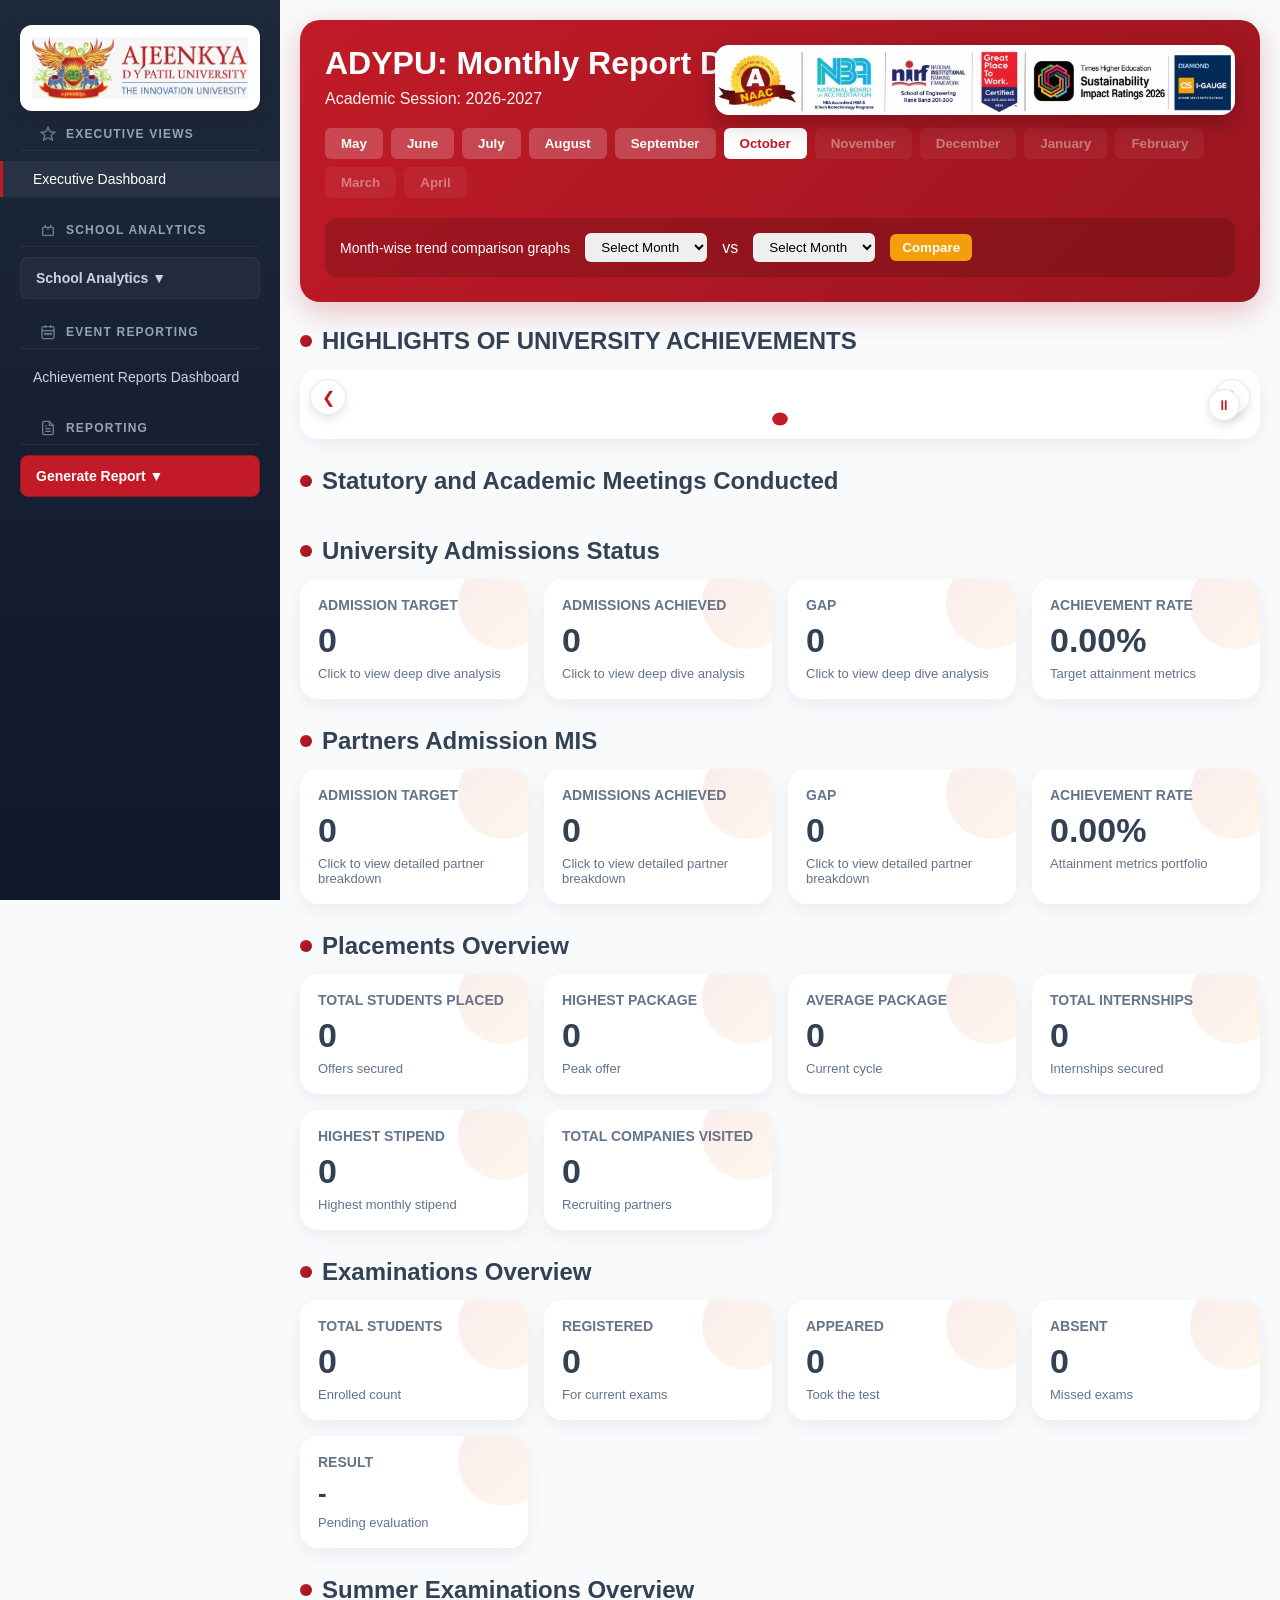
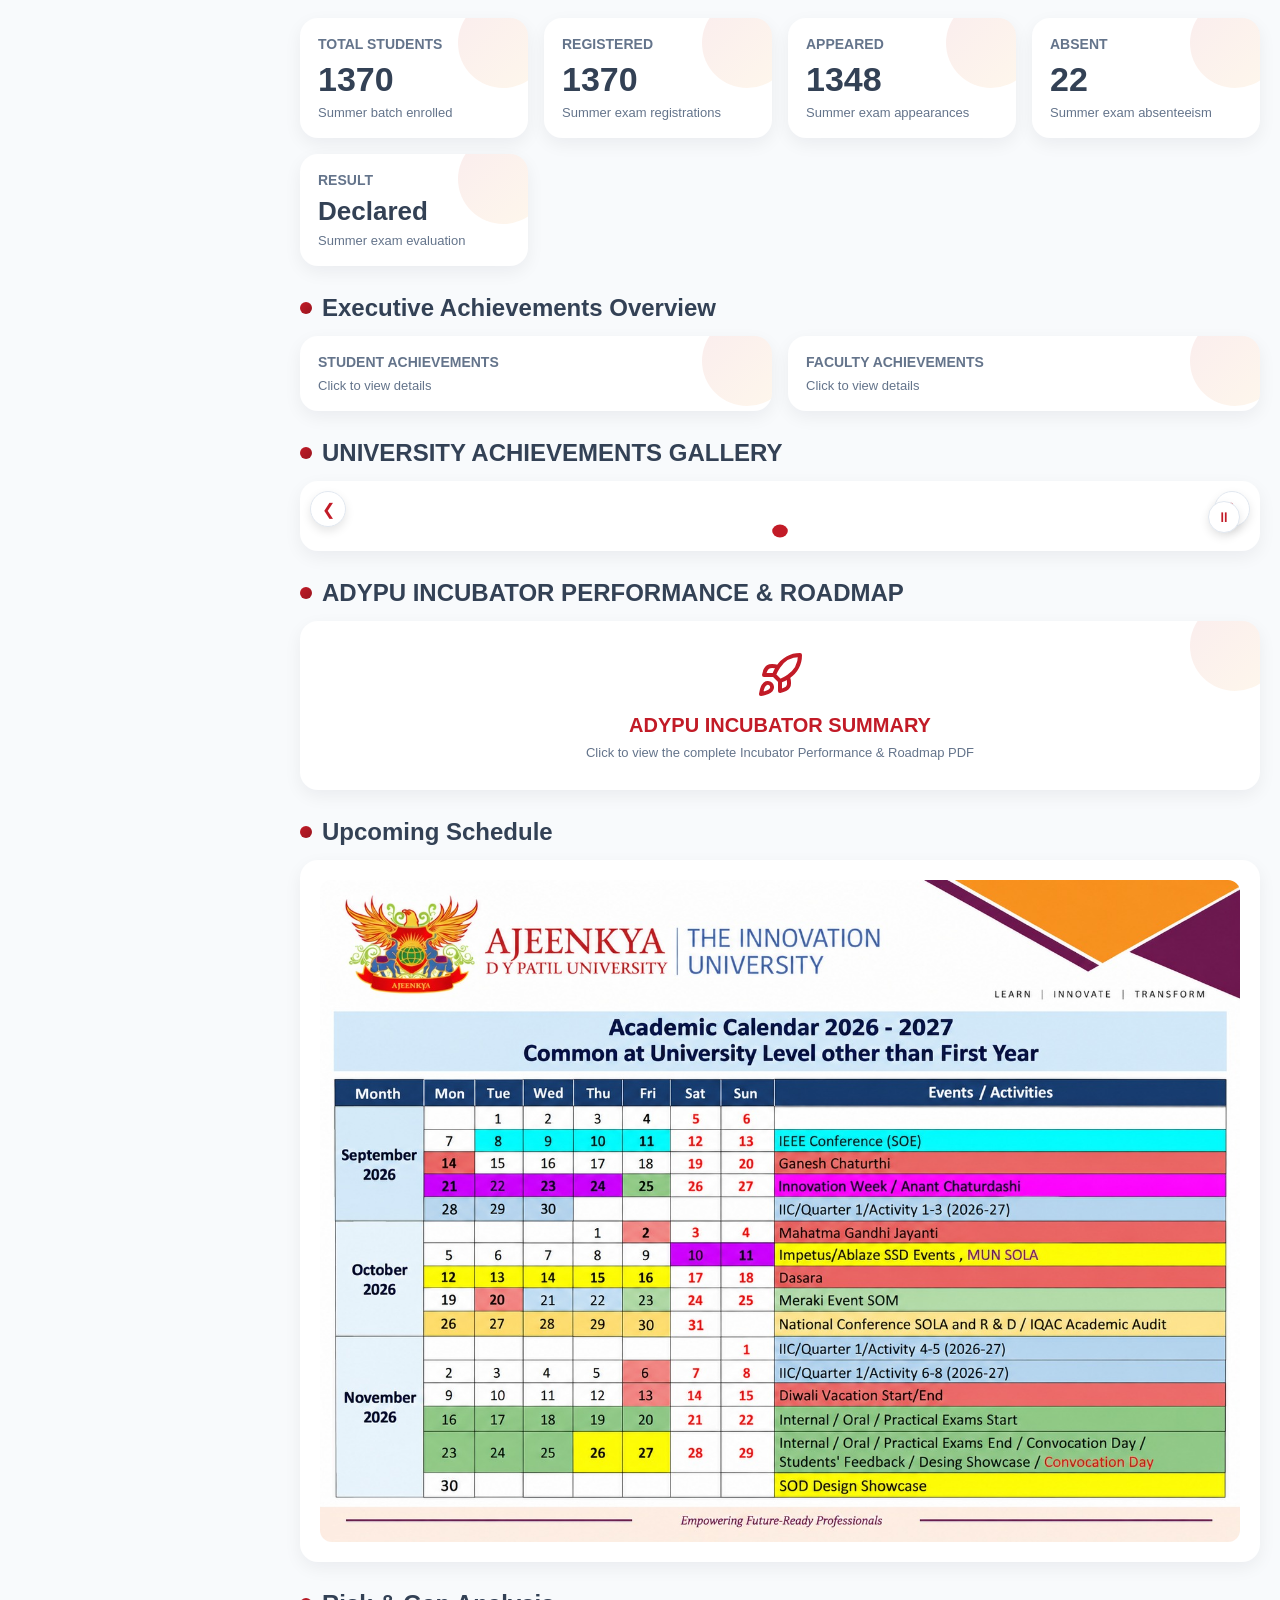
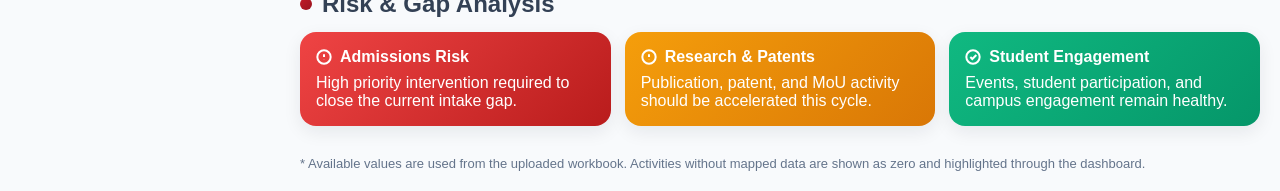
==== commit ab69d2a3: "Add October month tab, newsletter and galleries October has no workbook yet, so it reads September's" ====
--- a/index.html
+++ b/index.html
@@ -102,8 +102,8 @@
           <button class="month-tab" data-month="June" onclick="switchMonth('June')">June</button>
           <button class="month-tab" data-month="July" onclick="switchMonth('July')">July</button>
           <button class="month-tab" data-month="August" onclick="switchMonth('August')">August</button>
-          <button class="month-tab active" data-month="September" onclick="switchMonth('September')">September</button>
-          <button class="month-tab disabled" data-month="October">October</button>
+          <button class="month-tab" data-month="September" onclick="switchMonth('September')">September</button>
+          <button class="month-tab active" data-month="October" onclick="switchMonth('October')">October</button>
           <button class="month-tab disabled" data-month="November">November</button>
           <button class="month-tab disabled" data-month="December">December</button>
           <button class="month-tab disabled" data-month="January">January</button>
@@ -121,6 +121,7 @@
             <option value="July">July</option>
             <option value="August">August</option>
             <option value="September">September</option>
+            <option value="October">October</option>
           </select> vs
           <select id="compareMonth2">
             <option value="">Select Month</option>
@@ -129,6 +130,7 @@
             <option value="July">July</option>
             <option value="August">August</option>
             <option value="September">September</option>
+            <option value="October">October</option>
           </select>
           <button onclick="compareMonths()">Compare</button>
         </div>
@@ -337,7 +339,7 @@
       </div>
 
       <div class="section">
-        <div class="section-title"><span class="dot"></span><h2>UNIVERSITY ACHIEVEMENTS GALLERY</h2></div>
+        <div class="section-title"><span class="dot"></span><h2 id="bottom-gallery-title">UNIVERSITY ACHIEVEMENTS GALLERY</h2></div>
         
         <div class="carousel-wrapper" id="carouselWrapper">
           <div class="carousel-viewport">
@@ -537,5 +539,7 @@
 <script src="js/modals.js"></script>
 <script src="js/reports.js"></script>
 <script src="js/data-loader.js"></script>
+<!-- "Back to ADYPU Compass" button and feedback note, shared by every ADYPU site. -->
+<script src="https://adypu.pages.dev/embed/compass-link.js" defer></script>
 </body>
 </html>
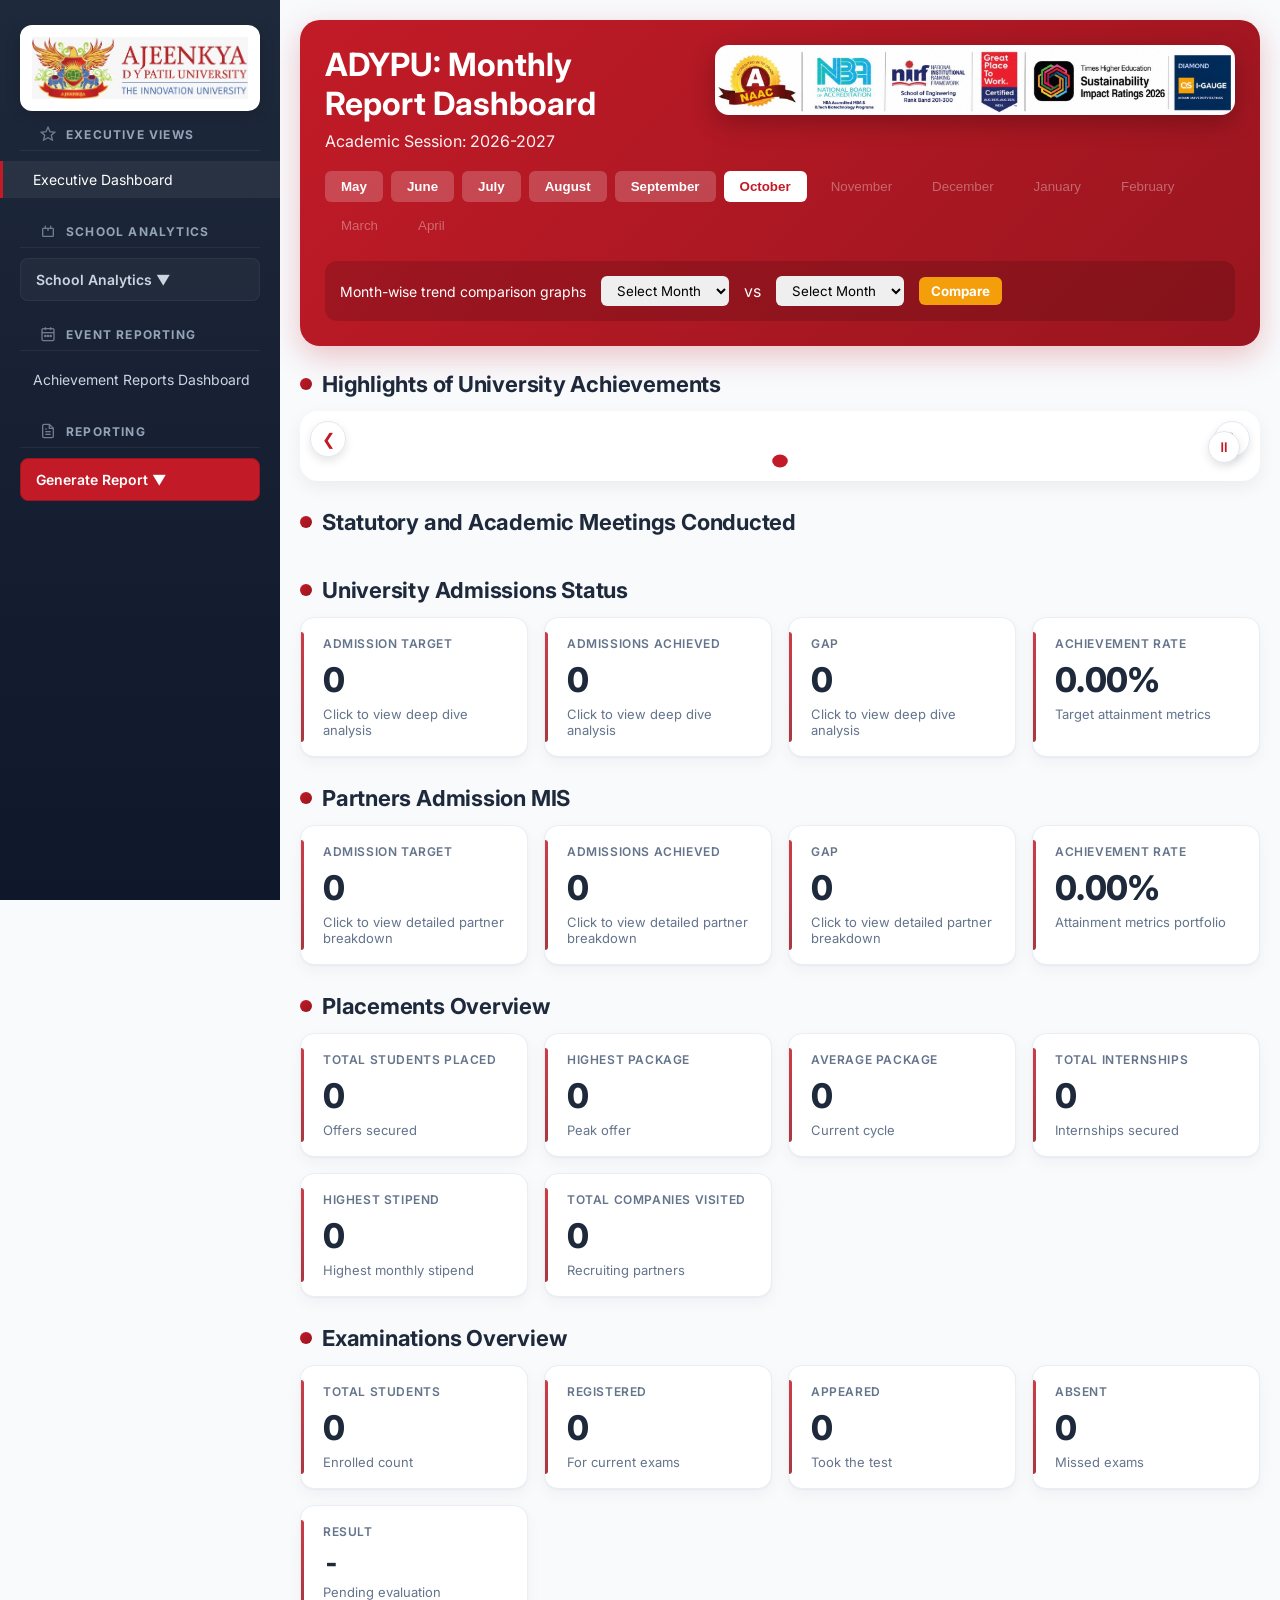
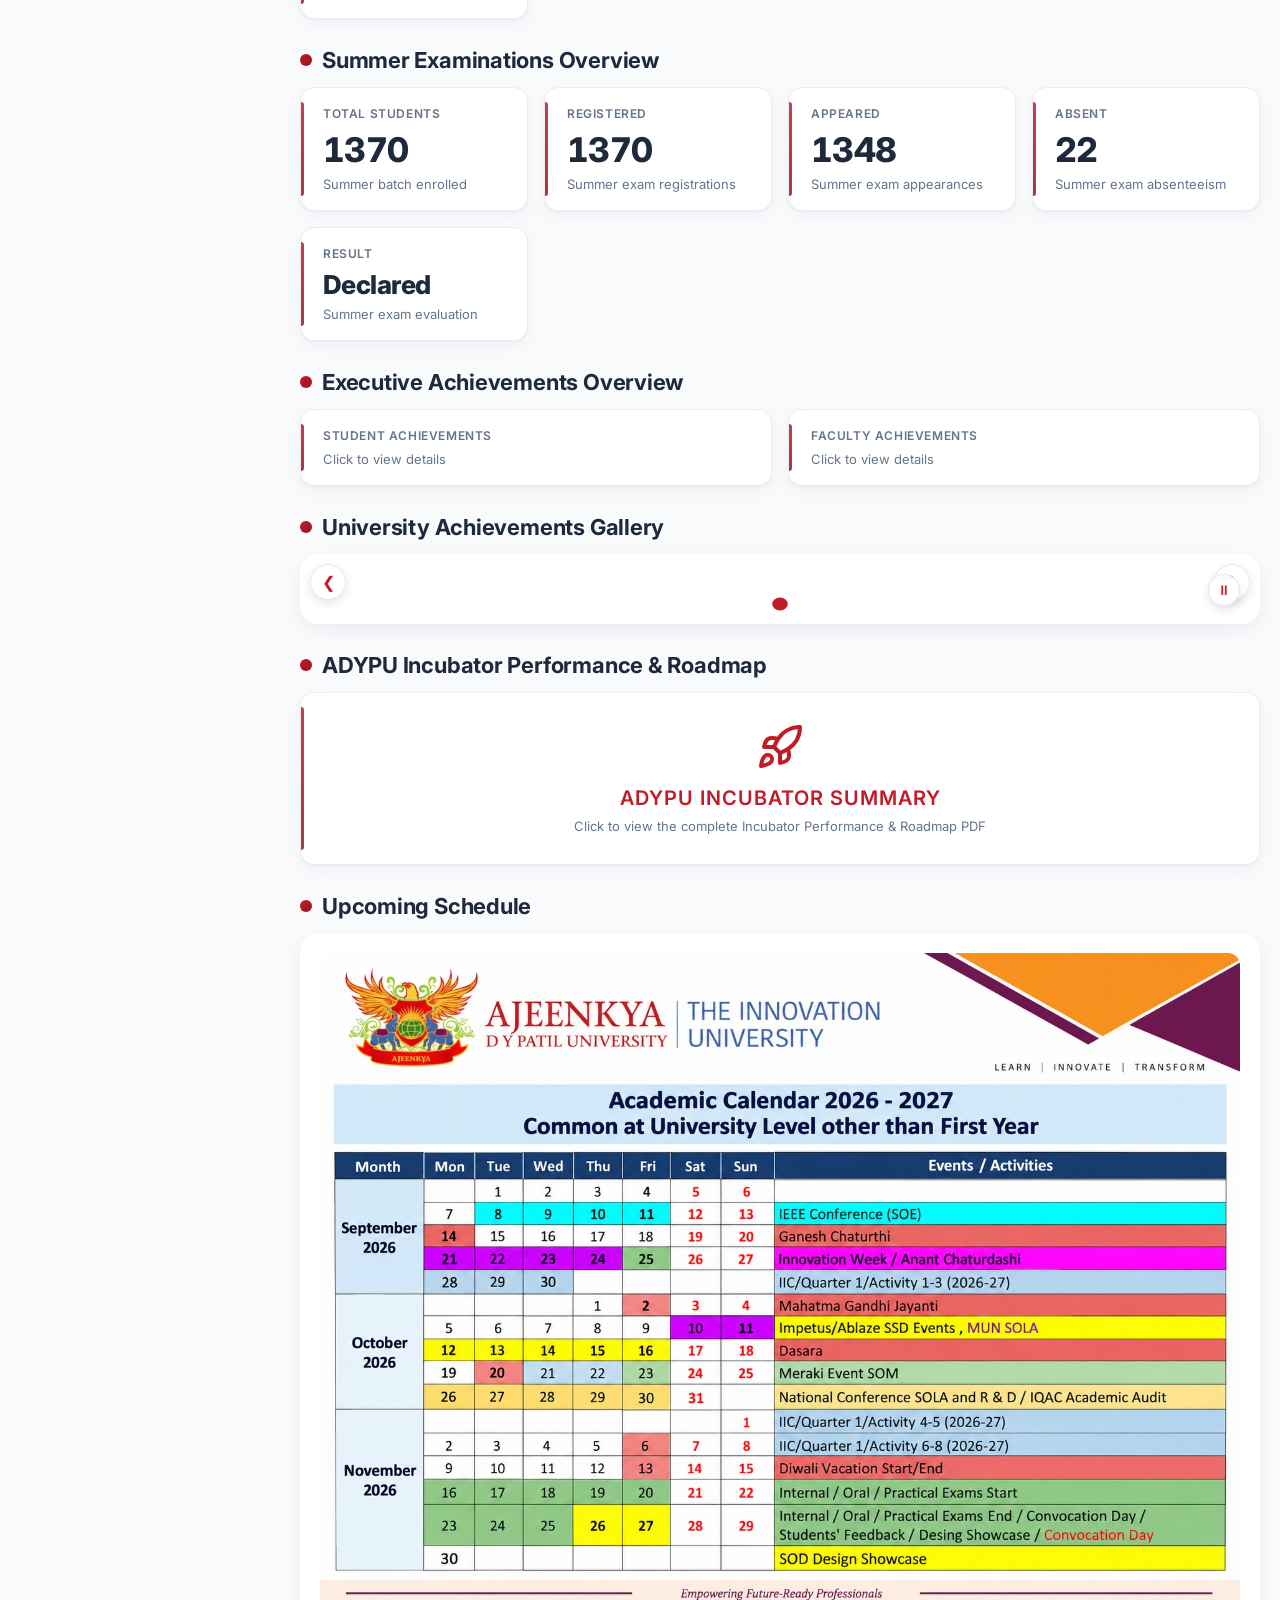
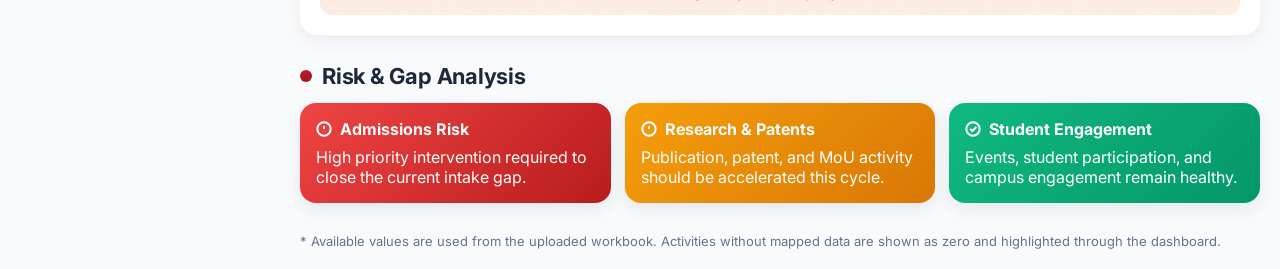
==== commit fce99645: "Load October data, add October card PDFs, tab icon and a visual refresh - October reads its own work" ====
--- a/index.html
+++ b/index.html
@@ -3,10 +3,15 @@
 <head>
 <meta charset="utf-8">
 <title>ADYPU Monthly Report Dashboard</title>
+<link rel="icon" type="image/png" href="assets/images/favicon.png">
+<link rel="apple-touch-icon" href="assets/images/apple-touch-icon.png">
 <meta name="viewport" content="width=device-width, initial-scale=1, maximum-scale=1">
 <script src="https://cdnjs.cloudflare.com/ajax/libs/xlsx/0.18.5/xlsx.full.min.js"></script>
 <script src="https://cdn.jsdelivr.net/npm/chart.js"></script>
 <script src="https://cdn.jsdelivr.net/npm/chartjs-plugin-datalabels@2"></script>
+<link rel="preconnect" href="https://fonts.googleapis.com">
+<link rel="preconnect" href="https://fonts.gstatic.com" crossorigin>
+<link rel="stylesheet" href="https://fonts.googleapis.com/css2?family=Inter:wght@400;500;600;700;800&display=swap">
 <link rel="stylesheet" href="css/dashboard.css">
 </head>
 <body>
@@ -142,7 +147,7 @@
 
       <!-- TOP GALLERY SECTION -->
       <div class="section" style="margin-top: 0;">
-        <div class="section-title"><span class="dot"></span><h2>HIGHLIGHTS OF UNIVERSITY ACHIEVEMENTS</h2></div>
+        <div class="section-title"><span class="dot"></span><h2>Highlights of University Achievements</h2></div>
         
         <div class="carousel-wrapper" id="carouselWrapper2">
           <div class="carousel-viewport">
@@ -339,7 +344,7 @@
       </div>
 
       <div class="section">
-        <div class="section-title"><span class="dot"></span><h2 id="bottom-gallery-title">UNIVERSITY ACHIEVEMENTS GALLERY</h2></div>
+        <div class="section-title"><span class="dot"></span><h2 id="bottom-gallery-title">University Achievements Gallery</h2></div>
         
         <div class="carousel-wrapper" id="carouselWrapper">
           <div class="carousel-viewport">
@@ -356,7 +361,7 @@
       </div>
 
       <div class="section">
-        <div class="section-title"><span class="dot"></span><h2>ADYPU INCUBATOR PERFORMANCE & ROADMAP</h2></div>
+        <div class="section-title"><span class="dot"></span><h2>ADYPU Incubator Performance &amp; Roadmap</h2></div>
         <div class="kpis">
           <div class="kpi clickable" style="text-align: center; padding: 30px 20px;" onclick="openIncubatorCard()">
             <div style="margin-bottom: 15px; color: var(--primary); display: flex; justify-content: center;">
--- a/css/dashboard.css
+++ b/css/dashboard.css
@@ -15,7 +15,7 @@
 body {
   margin: 0;
   padding: 0;
-  font-family: 'Segoe UI', Arial, sans-serif;
+  font-family: 'Inter', 'Segoe UI', Arial, sans-serif;
   background: var(--bg);
   color: var(--text);
   overflow-x: hidden;
@@ -179,6 +179,11 @@
 
 /* FLOATING BANNER — overlay on right side, content keeps full width */
 .dashboard-header{position:relative;}
+/* Keep the title clear of the floating accreditation strip (its width + gap), so it wraps instead of sliding under it */
+.dashboard-header .header-top{padding-right:560px;}
+@media(max-width:1200px){ .dashboard-header .header-top{padding-right:440px;} }
+@media(max-width:1024px){ .dashboard-header .header-top{padding-right:330px;} }
+@media(max-width:768px){ .dashboard-header .header-top{padding-right:0;} }
 .header-banner-float{
   position:absolute;
   right:25px;
@@ -207,7 +212,8 @@
 .month-tabs { display: flex; flex-wrap: wrap; gap: 8px; margin-top: 20px; }
 .month-tab { padding: 8px 16px; border-radius: 6px; border: none; font-weight: 600; cursor: pointer; background: rgba(255,255,255,0.2); color: #fff; transition: 0.2s; }
 .month-tab.active { background: #fff; color: var(--primary); }
-.month-tab.disabled { background: rgba(255,255,255,0.05); color: rgba(255,255,255,0.4); cursor: not-allowed; }
+.month-tab.disabled { background: transparent; color: rgba(255,255,255,0.35); font-weight: 500; cursor: not-allowed; }
+.month-tab:not(.disabled):not(.active):hover { background: rgba(255,255,255,0.3); }
 
 .trend-comparison { margin-top: 20px; background: rgba(0,0,0,0.15); padding: 15px; border-radius: 12px; display: flex; align-items: center; gap: 15px; flex-wrap: wrap; }
 .trend-comparison h3 { margin: 0; font-size: 14px; font-weight: normal; }
@@ -216,12 +222,13 @@
 
 /* KPI CARDS */
 .kpis{ display:grid; grid-template-columns:repeat(auto-fit,minmax(220px,1fr)); gap:16px; }
-.kpi{ background:var(--card); border-radius:18px; padding:18px; box-shadow:0 6px 18px rgba(15,23,42,.06); position:relative; overflow:hidden; transition: transform 0.2s, box-shadow 0.2s; }
+.kpi{ background:var(--card); border-radius:14px; padding:18px 18px 18px 22px; border:1px solid #e9eef4; box-shadow:0 1px 2px rgba(15,23,42,.04), 0 6px 16px rgba(15,23,42,.04); position:relative; overflow:hidden; transition: transform 0.2s, box-shadow 0.2s, border-color 0.2s; }
 .kpi.clickable { cursor: pointer; }
-.kpi.clickable:hover { transform: translateY(-5px); box-shadow: 0 12px 25px rgba(194, 27, 39, 0.15); border: 1px solid rgba(194, 27, 39, 0.3); }
-.kpi::after{ content:''; position:absolute; right:-20px; top:-20px; width:90px; height:90px; border-radius:50%; background:linear-gradient(135deg,var(--primary),var(--accent)); opacity:.08; }
-.kpi h3{margin:0 0 8px;font-size:14px;color:#64748b;text-transform:uppercase}
-.kpi .value{font-size:34px;font-weight:800;color:var(--text)}
+.kpi.clickable:hover { transform: translateY(-3px); box-shadow: 0 10px 24px rgba(194, 27, 39, 0.12); border-color: rgba(194, 27, 39, 0.3); }
+/* Thin brand bar down the left edge replaces the old faded corner circle */
+.kpi::after{ content:''; position:absolute; left:0; top:14px; bottom:14px; width:3px; border-radius:0 3px 3px 0; background:linear-gradient(180deg,var(--primary),var(--secondary)); opacity:.85; }
+.kpi h3{margin:0 0 8px;font-size:12px;font-weight:600;letter-spacing:.05em;color:#64748b;text-transform:uppercase}
+.kpi .value{font-size:34px;font-weight:800;color:var(--dark);letter-spacing:-0.02em;font-variant-numeric:tabular-nums}
 /* Word values ("In Progress") are wider than numbers; 34px would wrap in a 4-up card */
 .kpi .value-word{font-size:26px}
 .kpi .sub{margin-top:6px;color:#64748b;font-size:13px}
@@ -262,7 +269,7 @@
 
 .section{ margin-top:28px; }
 .section-title{ display:flex; align-items:center; gap:10px; margin-bottom:14px; }
-.section-title h2{margin:0;font-size:24px}
+.section-title h2{margin:0;font-size:22px;font-weight:700;color:var(--dark);letter-spacing:-0.01em}
 .dot{ width:12px;height:12px;border-radius:50%; background:linear-gradient(135deg,var(--primary),var(--secondary)); }
 
 /* ========================================= */
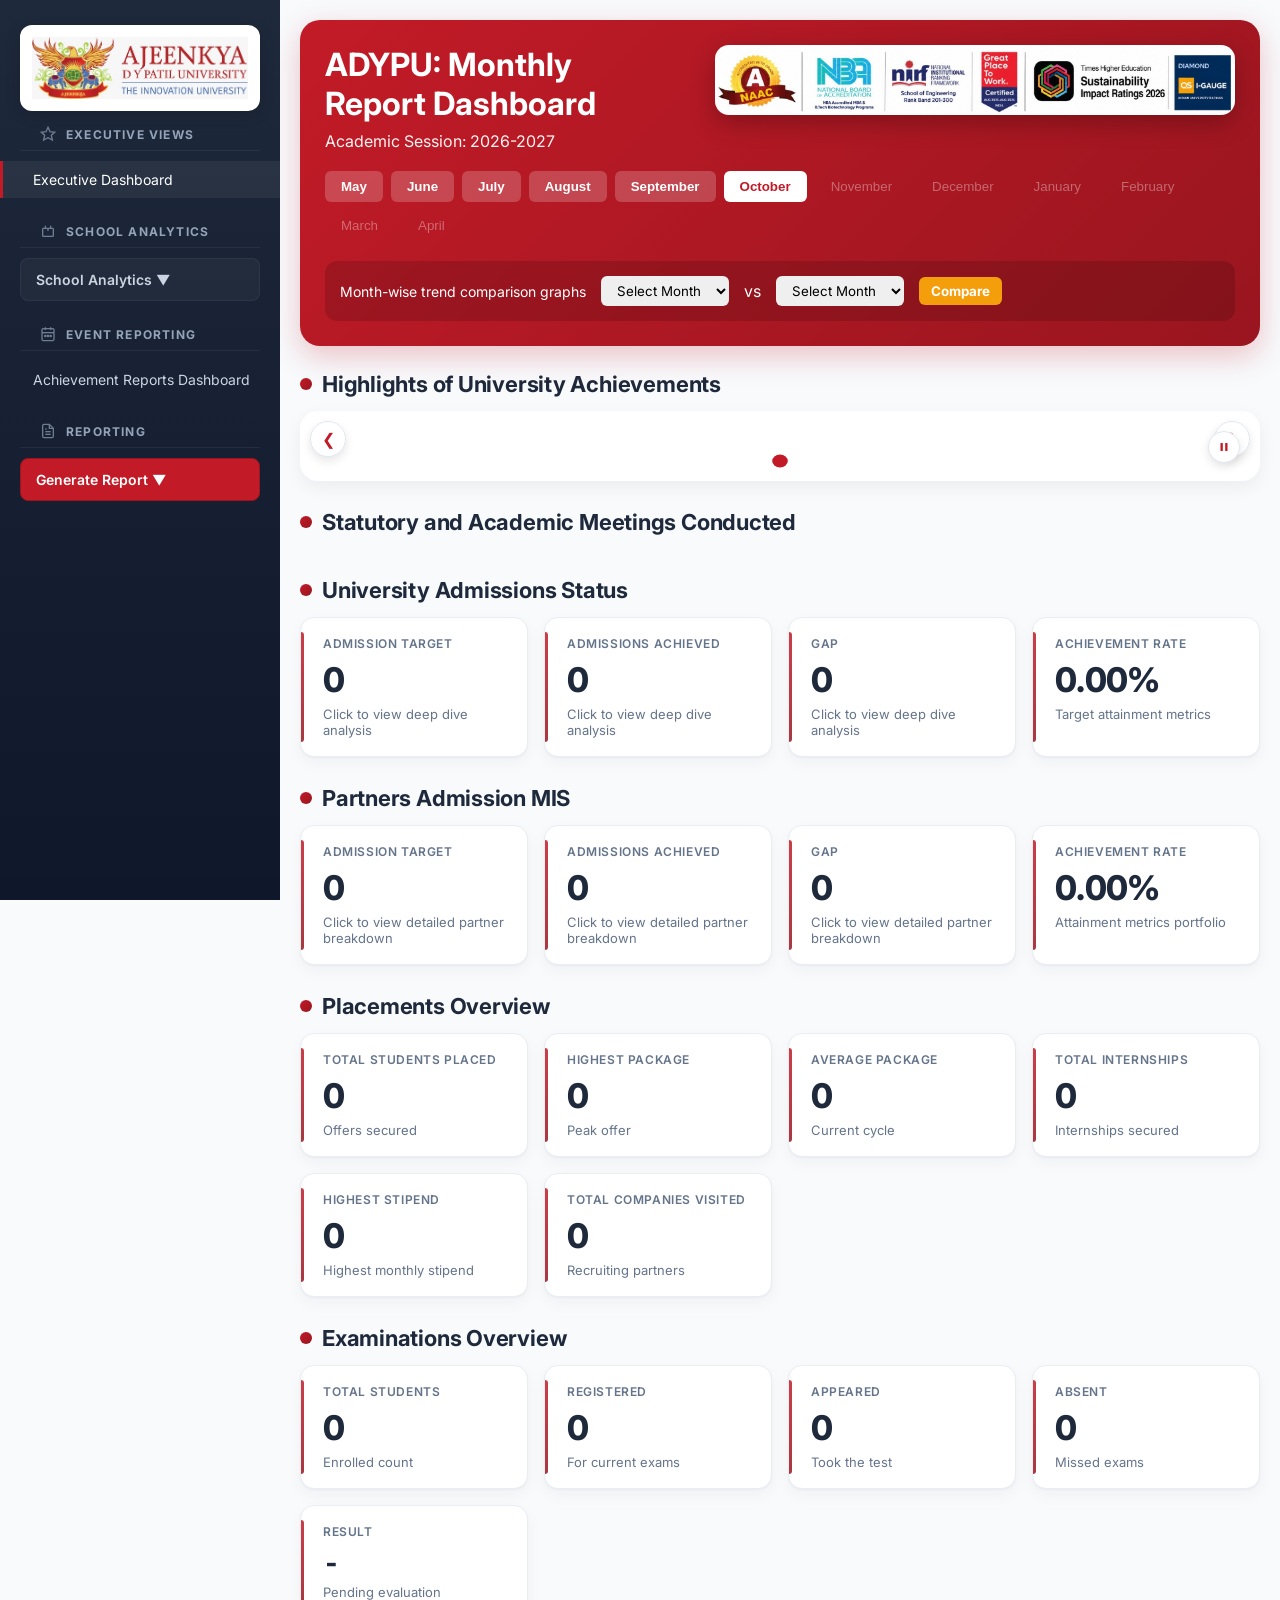
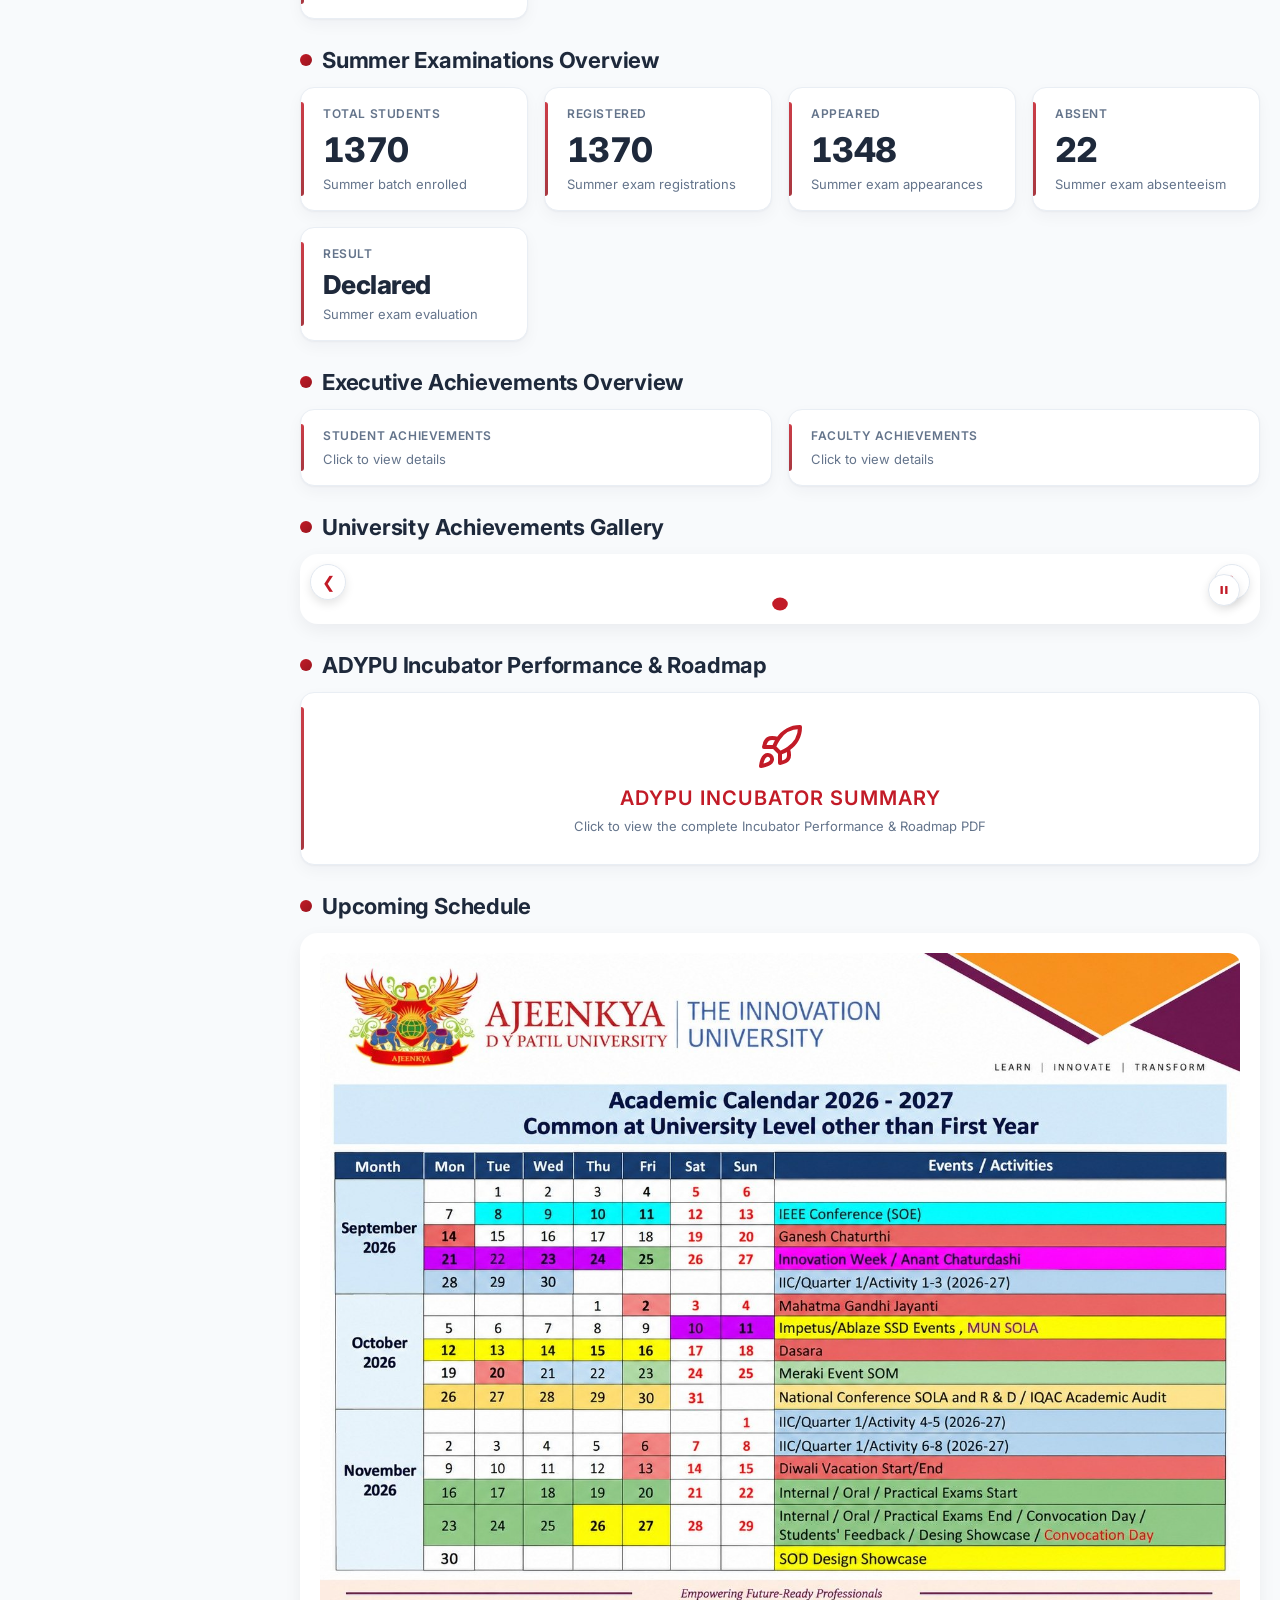
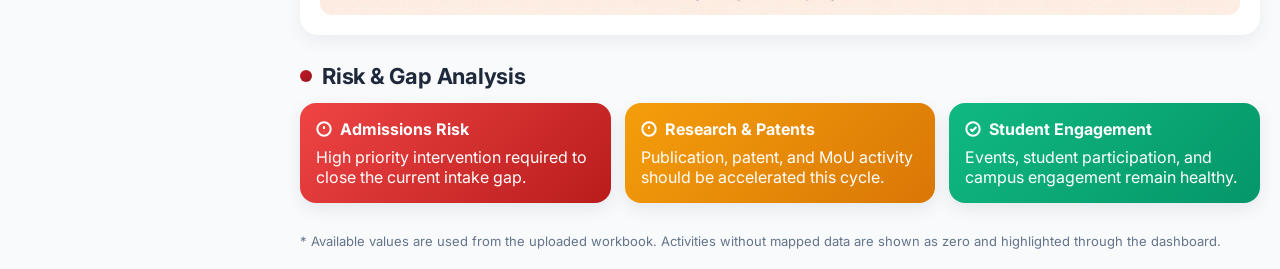
==== commit fac8dc83: "Speed up page load and draw the slideshow controls as icons - Strip pasted pictures from the monthly" ====
--- a/index.html
+++ b/index.html
@@ -7,8 +7,8 @@
 <link rel="apple-touch-icon" href="assets/images/apple-touch-icon.png">
 <meta name="viewport" content="width=device-width, initial-scale=1, maximum-scale=1">
 <script src="https://cdnjs.cloudflare.com/ajax/libs/xlsx/0.18.5/xlsx.full.min.js"></script>
-<script src="https://cdn.jsdelivr.net/npm/chart.js"></script>
-<script src="https://cdn.jsdelivr.net/npm/chartjs-plugin-datalabels@2"></script>
+<script src="https://cdn.jsdelivr.net/npm/chart.js@4.6.1"></script>
+<script src="https://cdn.jsdelivr.net/npm/chartjs-plugin-datalabels@2.2.0"></script>
 <link rel="preconnect" href="https://fonts.googleapis.com">
 <link rel="preconnect" href="https://fonts.gstatic.com" crossorigin>
 <link rel="stylesheet" href="https://fonts.googleapis.com/css2?family=Inter:wght@400;500;600;700;800&display=swap">
@@ -157,7 +157,7 @@
 
           <button class="carousel-btn prev" onclick="moveSlide2(-1)">&#10094;</button>
           <button class="carousel-btn next" onclick="moveSlide2(1)">&#10095;</button>
-          <button class="carousel-btn play-pause" id="playPauseBtn2" onclick="togglePlayPause2()">⏸</button>
+          <button class="carousel-btn play-pause" id="playPauseBtn2" onclick="togglePlayPause2()" aria-label="Pause or play slideshow"><svg viewBox="0 0 24 24" width="1em" height="1em" fill="currentColor" aria-hidden="true"><rect x="6" y="5" width="4" height="14" rx="1"/><rect x="14" y="5" width="4" height="14" rx="1"/></svg></button>
           
           <div class="carousel-dots" id="carouselDots2"></div>
         </div>
@@ -354,7 +354,7 @@
           
           <button class="carousel-btn prev" onclick="moveSlide(-1)">&#10094;</button>
           <button class="carousel-btn next" onclick="moveSlide(1)">&#10095;</button>
-          <button class="carousel-btn play-pause" id="playPauseBtn" onclick="togglePlayPause()">⏸</button>
+          <button class="carousel-btn play-pause" id="playPauseBtn" onclick="togglePlayPause()" aria-label="Pause or play slideshow"><svg viewBox="0 0 24 24" width="1em" height="1em" fill="currentColor" aria-hidden="true"><rect x="6" y="5" width="4" height="14" rx="1"/><rect x="14" y="5" width="4" height="14" rx="1"/></svg></button>
           
           <div class="carousel-dots" id="carouselDots"></div>
         </div>
@@ -382,7 +382,7 @@
       <div class="section">
         <div class="section-title"><span class="dot"></span><h2>Upcoming Schedule</h2></div>
         <div class="upcoming-wrapper">
-          <img src="assets/images/upcoming-schedule-aug-2026.jpeg" alt="Upcoming Schedule" onerror="this.style.display='none'; this.nextElementSibling.style.display='block';">
+          <img loading="lazy" decoding="async" src="assets/images/upcoming-schedule-aug-2026.jpeg" alt="Upcoming Schedule" onerror="this.style.display='none'; this.nextElementSibling.style.display='block';">
           <div style="display: none; text-align: center; padding: 40px 20px; color: #94a3b8;">
             <p>Upcoming schedule image not available. Please upload "assets/images/upcoming-schedule-aug-2026.jpeg".</p>
           </div>
--- a/css/dashboard.css
+++ b/css/dashboard.css
@@ -340,6 +340,9 @@
 .carousel-btn.next { right: 10px; }
 .carousel-btn.play-pause { top: 20px; right: 20px; transform: none; width: 32px; height: 32px; font-size: 14px; }
 .carousel-btn.play-pause:hover { transform: scale(1.1); }
+.carousel-btn.play-pause svg { display: block; margin: auto; }
+/* A month tab clicked before its data has arrived: dim the previous month's figures until it does */
+body.month-loading .kpi .value { opacity: 0.25; transition: opacity 0.15s; }
 
 .carousel-dots { position: absolute; bottom: 15px; left: 50%; transform: translateX(-50%); display: flex; flex-wrap: wrap; justify-content: center; gap: 8px; z-index: 10; }
 .dot-btn { width: 10px; height: 10px; border-radius: 50%; background: #cbd5e1; border: none; cursor: pointer; transition: 0.2s; }
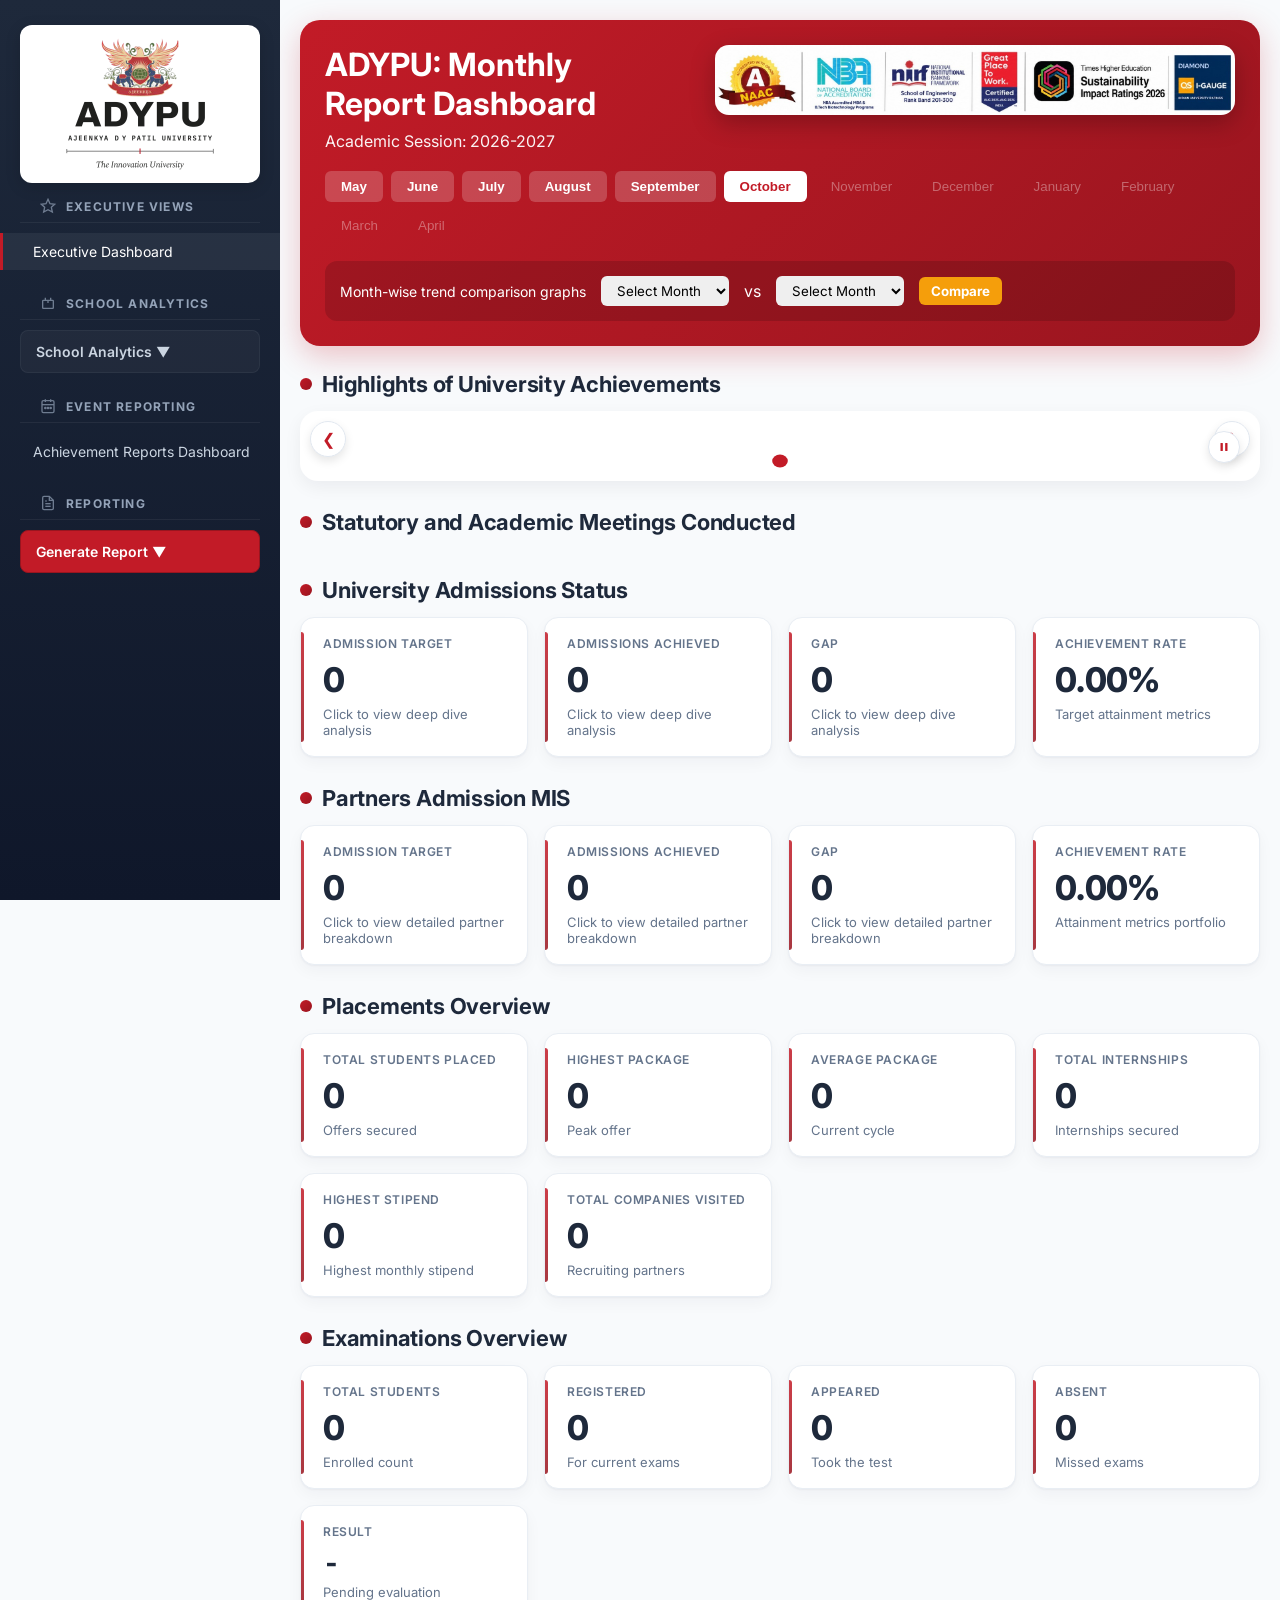
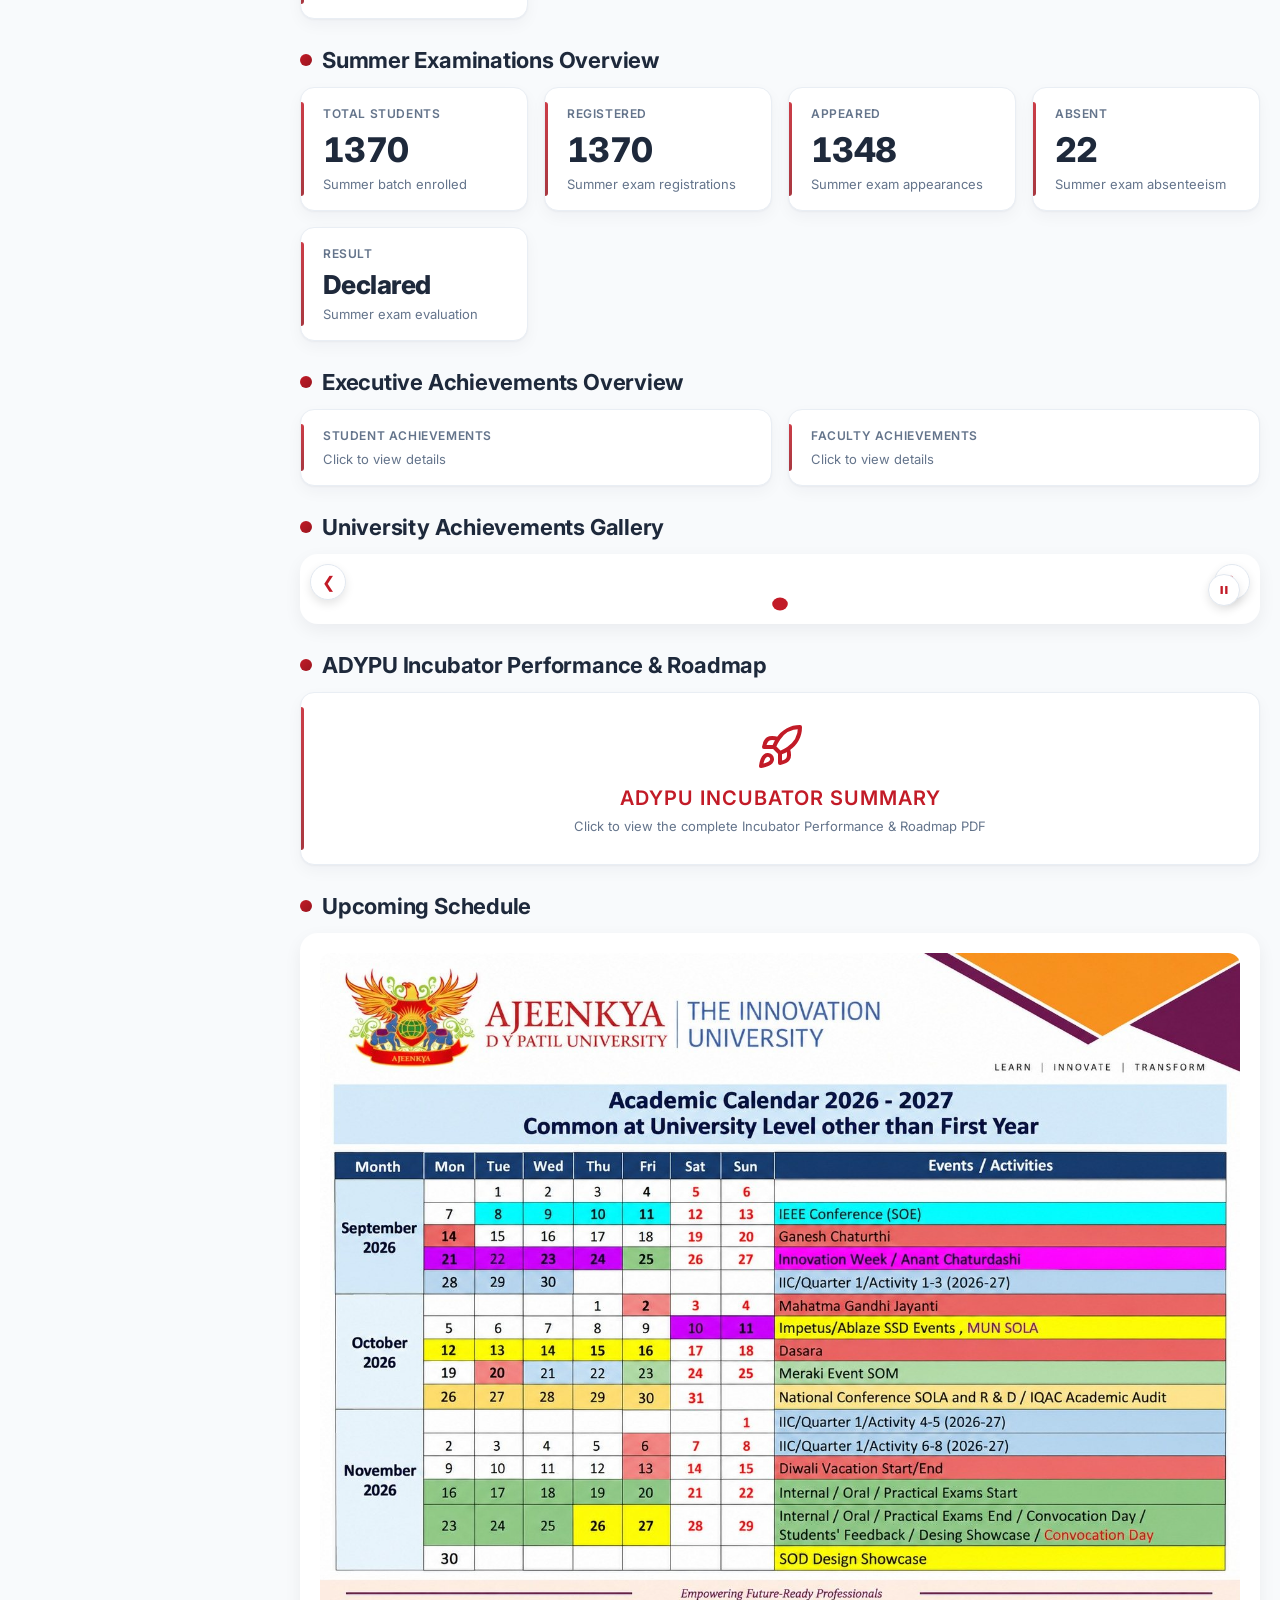
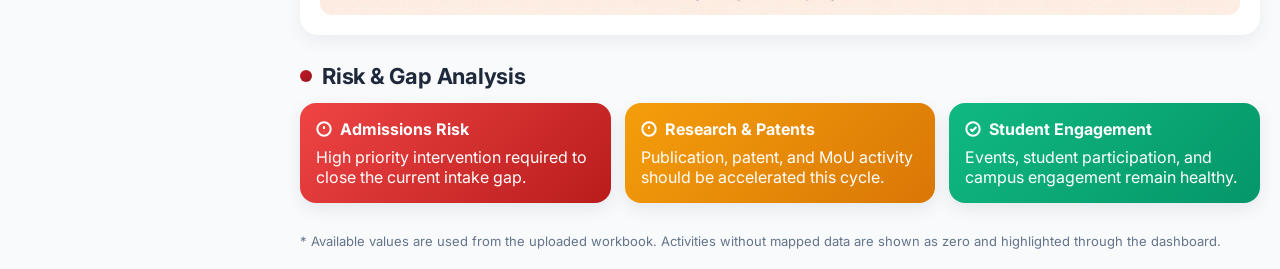
==== commit 3990eaeb: "Use the 2026 logo and list achievements on each school page - Swap the sidebar and print logo for th" ====
--- a/index.html
+++ b/index.html
@@ -12,7 +12,7 @@
 <link rel="preconnect" href="https://fonts.googleapis.com">
 <link rel="preconnect" href="https://fonts.gstatic.com" crossorigin>
 <link rel="stylesheet" href="https://fonts.googleapis.com/css2?family=Inter:wght@400;500;600;700;800&display=swap">
-<link rel="stylesheet" href="css/dashboard.css">
+<link rel="stylesheet" href="css/dashboard.css?v=20261112b">
 </head>
 <body>
 
@@ -27,7 +27,7 @@
   <button class="sidebar-close-btn" onclick="toggleSidebar()">✕</button>
   <div class="logo-container">
     <div class="logo-box">
-        <img src="assets/images/logo.png" alt="ADYPU Logo" onerror="this.src='https://adypu.edu.in/wp-content/uploads/2024/02/adypu-logo.webp';">
+        <img src="assets/images/adypu-logo-2026.png" alt="ADYPU, Ajeenkya D Y Patil University: The Innovation University" onerror="this.src='https://adypu.edu.in/wp-content/uploads/2024/02/adypu-logo.webp';">
     </div>
   </div>
   
@@ -90,7 +90,7 @@
   <div id="home-view" class="tab-content">
       <!-- Print-only letterhead; hidden on screen, see @media print in css/dashboard.css -->
       <div class="print-letterhead">
-        <img src="assets/images/logo.png" alt="Ajeenkya D Y Patil University" onerror="this.style.display='none';">
+        <img src="assets/images/adypu-logo-2026.png" alt="ADYPU, Ajeenkya D Y Patil University" onerror="this.style.display='none';">
         <div class="print-meta" id="print-meta"></div>
       </div>
 
@@ -502,6 +502,13 @@
   </div>
 </div>
 
+<div id="achModal" class="modal" role="dialog" aria-modal="true" aria-label="Achievement details">
+  <div class="modal-content ach-modal">
+    <span class="close-btn" onclick="closeAchievementDetail()" aria-label="Close">&times;</span>
+    <div id="achModalBody"></div>
+  </div>
+</div>
+
 <div id="docModal" class="modal">
   <div class="modal-content" style="max-width: 1100px; height: 85vh; display: flex; flex-direction: column; padding: 25px;">
     <span class="close-btn" onclick="closeDocModal()">&times;</span>
@@ -536,14 +543,14 @@
 
 <!-- Load order matters: config -> schools -> carousel -> dashboard -> modals -> reports -> data-loader.
      Plain <script src>, NOT type="module" — inline onclick= handlers need these on window. -->
-<script src="js/config.js"></script>
-<script src="js/june-adapter.js"></script>
-<script src="js/schools.js"></script>
-<script src="js/carousel.js"></script>
-<script src="js/dashboard.js"></script>
-<script src="js/modals.js"></script>
-<script src="js/reports.js"></script>
-<script src="js/data-loader.js"></script>
+<script src="js/config.js?v=20261112b"></script>
+<script src="js/june-adapter.js?v=20261112b"></script>
+<script src="js/schools.js?v=20261112b"></script>
+<script src="js/carousel.js?v=20261112b"></script>
+<script src="js/dashboard.js?v=20261112b"></script>
+<script src="js/modals.js?v=20261112b"></script>
+<script src="js/reports.js?v=20261112b"></script>
+<script src="js/data-loader.js?v=20261112b"></script>
 <!-- "Back to ADYPU Compass" button and feedback note, shared by every ADYPU site. -->
 <script src="https://adypu.pages.dev/embed/compass-link.js" defer></script>
 </body>
--- a/css/dashboard.css
+++ b/css/dashboard.css
@@ -46,6 +46,7 @@
 }
 .sidebar .logo-box img {
   max-width: 100%;
+  width: 150px;
   height: auto;
   display: block;
   margin: 0 auto;
@@ -355,6 +356,43 @@
 .badge{ display:inline-flex; align-items:center; gap:8px; padding:8px 12px; border-radius:999px; background:#fef2f2; color:var(--primary); font-weight:600; }
 .badge .pulse{ width:10px;height:10px;border-radius:50%; background:var(--primary); box-shadow:0 0 0 0 rgba(194, 27, 39, .5); animation:pulse 2s infinite; }
 .activity-grid{ display:grid; grid-template-columns:repeat(auto-fit,minmax(280px,1fr)); gap:16px; }
+/* School page achievements list */
+.school-achievements { margin-top: 32px; }
+.ach-group { background: #fff; border: 1px solid #e9eef4; border-radius: 14px; padding: 16px 18px; margin-bottom: 16px; }
+.ach-group h4 { margin: 0 0 10px; font-size: 15px; color: var(--dark); display: flex; align-items: center; gap: 8px; }
+.ach-count { background: rgba(194,27,39,.1); color: var(--primary); font-size: 12px; font-weight: 700; padding: 2px 8px; border-radius: 999px; }
+.ach-group ul { list-style: none; margin: 0; padding: 0; }
+.ach-group li { padding: 9px 0; border-top: 1px solid #f1f5f9; font-size: 14px; line-height: 1.45; color: var(--text); }
+.ach-group li:first-child { border-top: none; }
+.ach-group:not(.expanded) li:nth-child(n+7) { display: none; }
+.ach-meta { display: block; font-size: 12.5px; color: #64748b; margin-top: 2px; }
+.ach-more { margin-top: 8px; background: none; border: 1px solid #e2e8f0; border-radius: 8px; padding: 6px 12px; font: inherit; font-size: 13px; font-weight: 600; color: var(--primary); cursor: pointer; }
+.ach-more:hover { background: #fef2f2; }
+.ach-empty { color: #64748b; font-size: 14px; }
+.ach-item { cursor: pointer; border-radius: 8px; margin: 0 -8px; padding-left: 8px !important; padding-right: 28px !important; position: relative; transition: background .15s; }
+.ach-item::after { content: '›'; position: absolute; right: 10px; top: 50%; transform: translateY(-50%); color: #cbd5e1; font-size: 20px; transition: .15s; }
+.ach-item:hover, .ach-item:focus-visible { background: #f8fafc; outline: none; }
+.ach-item:hover::after, .ach-item:focus-visible::after { color: var(--primary); right: 7px; }
+.ach-tag { display: inline-block; margin-left: 6px; padding: 0 7px; border-radius: 999px; background: #eef2ff; color: #4338ca; font-size: 11px; font-weight: 600; line-height: 18px; }
+.ach-meta .ach-tag:first-child { margin-left: 0; }
+.ach-modal { max-width: 640px; }
+.ach-kicker { font-size: 12px; font-weight: 700; letter-spacing: .04em; text-transform: uppercase; color: var(--primary); margin-bottom: 4px; padding-right: 36px; }
+.ach-name { margin: 0 0 16px; font-size: 22px; color: var(--dark); padding-right: 36px; }
+.ach-photo { margin: 0 0 16px; }
+.ach-photo img { width: 100%; max-height: 320px; object-fit: cover; border-radius: 12px; cursor: zoom-in; display: block; }
+.ach-photo figcaption { font-size: 12.5px; color: #64748b; margin-top: 6px; }
+.ach-fields { border-top: 1px solid #f1f5f9; }
+.ach-field { display: grid; grid-template-columns: 150px 1fr; gap: 12px; padding: 10px 0; border-bottom: 1px solid #f1f5f9; font-size: 14px; line-height: 1.5; }
+.ach-field span { color: #64748b; font-weight: 600; font-size: 13px; }
+.ach-field div { color: var(--text); overflow-wrap: anywhere; }
+.ach-actions { display: flex; flex-wrap: wrap; gap: 10px; margin-top: 18px; }
+.ach-action { background: var(--primary); color: #fff; border: none; border-radius: 8px; padding: 10px 16px; font: inherit; font-size: 13.5px; font-weight: 600; text-decoration: none; cursor: pointer; }
+.ach-action:hover { filter: brightness(1.08); }
+.ach-action.ghost { background: #fff; color: var(--primary); border: 1px solid #e2e8f0; }
+@media (max-width: 560px) {
+  .ach-field { grid-template-columns: 1fr; gap: 2px; }
+  .ach-action { flex: 1 1 100%; text-align: center; }
+}
 .activity{ border:1px solid #e2e8f0; border-radius:18px; padding:16px; transition:.2s; background:linear-gradient(180deg,#fff,#f8fafc); }
 .activity h4{margin:0 0 12px}
 .metric{ display:flex; justify-content:space-between; align-items:center; margin:6px 0; font-size:14px; gap: 10px; }
@@ -546,7 +584,7 @@
   .main { margin: 0 !important; padding: 0 !important; width: 100% !important; }
 
   .print-letterhead { display: block; text-align: center; margin-bottom: 14px; }
-  .print-letterhead img { height: 52px; width: auto; }
+  .print-letterhead img { height: 78px; width: auto; }
   .print-meta { margin-top: 5px; font-size: 9px; color: #64748b; letter-spacing: 0.3px; }
 
   /* HEADER — banner drops below the title so the two cannot collide at paper width */
